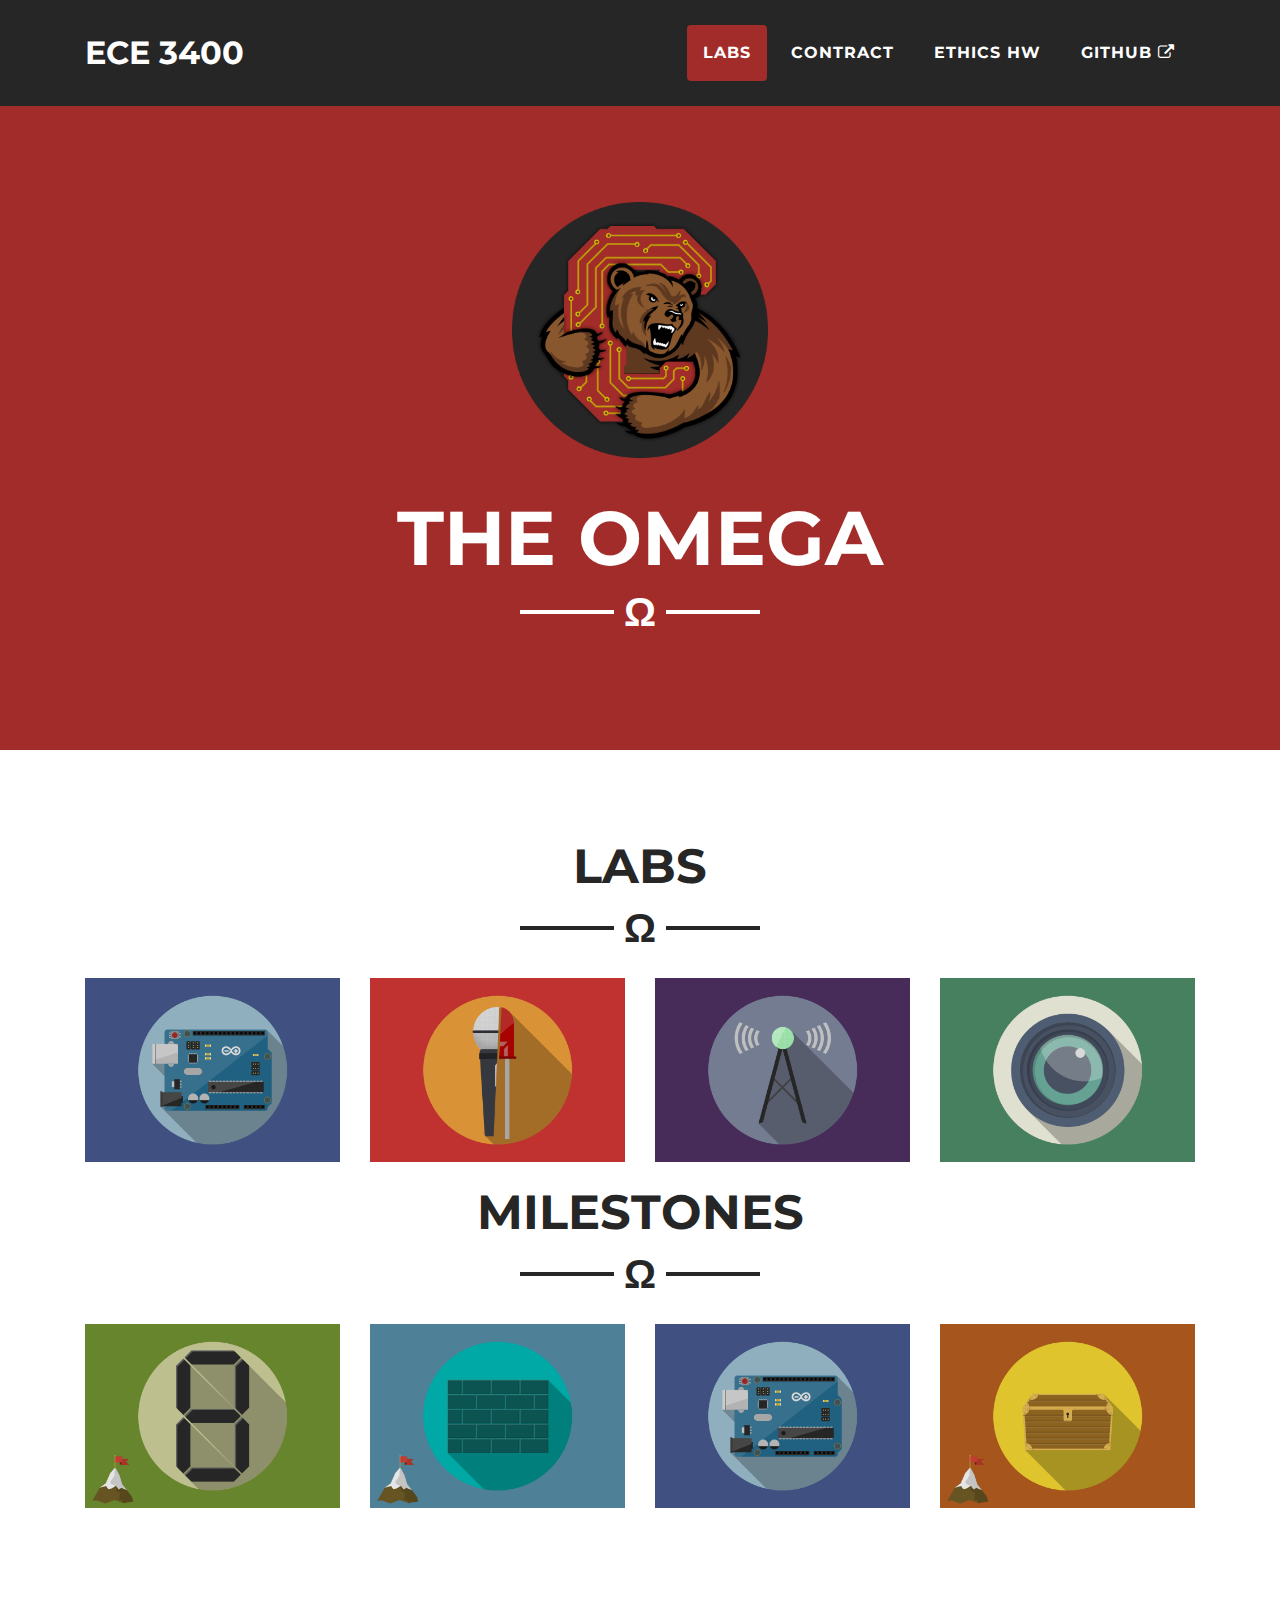
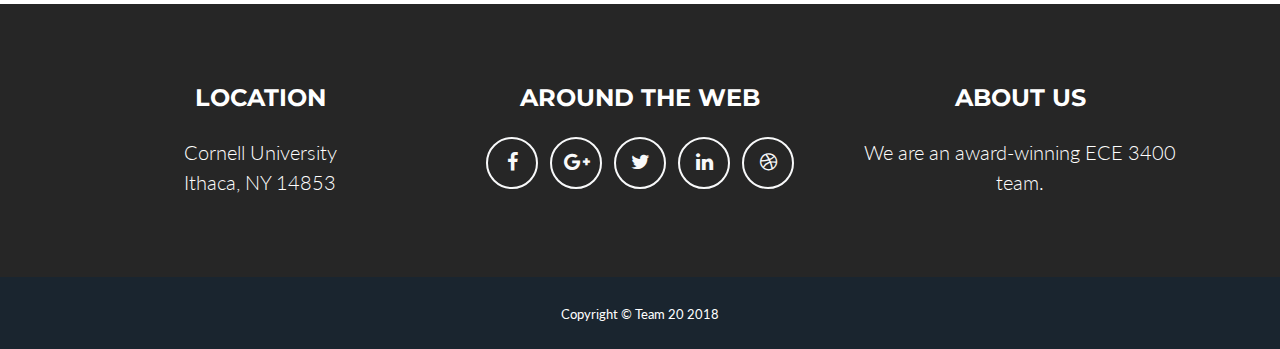
==== index.html @ 4d6ea826 "Added ethics hw" ====
<!DOCTYPE html>
<html lang="en">

<head>
    <meta charset="utf-8">
    <meta name="viewport" content="width=device-width, initial-scale=1, shrink-to-fit=no">
    <meta name="description" content="">
    <meta name="author" content="">
    <title>ECE 3400 Team 20 - Home</title>
    <!-- Bootstrap core CSS -->
    <link href="vendor/bootstrap/css/bootstrap.min.css" rel="stylesheet">

    <!-- Custom fonts for this template -->
    <link href="vendor/font-awesome/css/font-awesome.min.css" rel="stylesheet" type="text/css">
    <link href="https://fonts.googleapis.com/css?family=Montserrat:400,700" rel="stylesheet" type="text/css">
    <link href="https://fonts.googleapis.com/css?family=Lato:400,700,400italic,700italic" rel="stylesheet" type="text/css">
    <!-- Plugin CSS -->
    <link href="vendor/magnific-popup/magnific-popup.css" rel="stylesheet" type="text/css">
    <!-- Custom styles for this template -->
    <link href="css/freelancer.css" rel="stylesheet">
    <link rel="stylesheet" href="css/styles/default.css">
    <script src="js/highlight.pack.js"></script>
    <script>hljs.initHighlightingOnLoad();</script>
</head>

<body id="page-top">
    <!-- Navigation -->
    <style>
        img {
            max-width: 100%;
            text-align: center;
        }
        .mfp-content {
            max-width: 1200px;
        }
    </style>
    <nav class="navbar navbar-expand-lg bg-secondary fixed-top text-uppercase" id="mainNav">
        <div class="container">
            <a class="navbar-brand js-scroll-trigger" href="#page-top">ECE 3400</a>
            <button class="navbar-toggler navbar-toggler-right text-uppercase bg-primary text-white rounded" type="button"
                data-toggle="collapse" data-target="#navbarResponsive" aria-controls="navbarResponsive" aria-expanded="false"
                aria-label="Toggle navigation">
                Menu
                <i class="fa fa-bars"></i>
            </button>
            <div class="collapse navbar-collapse" id="navbarResponsive">
                <ul class="navbar-nav ml-auto">
                    <li class="nav-item mx-0 mx-lg-1">
                        <a class="nav-link py-3 px-0 px-lg-3 rounded active" href="index.html">Labs</a>
                    </li>
                    <li class="nav-item mx-0 mx-lg-1">
                        <a class="nav-link py-3 px-0 px-lg-3 rounded" href="teamcontract.html">Contract</a>
                    </li>
                    <li class="nav-item mx-0 mx-lg-1">
                        <a class="nav-link py-3 px-0 px-lg-3 rounded" href="ethics.html">Ethics HW</a>
                    </li>
                    <li class="nav-item mx-0 mx-lg-1">
                        <a class="nav-link py-3 px-0 px-lg-3 rounded" href="https://github.com/Blue9/ece3400-team20">GitHub
                            <i class="fa fa-external-link"></i></a>
                    </li>
                </ul>
            </div>
        </div>
    </nav>
    <!-- Header -->
    <header class="masthead bg-primary text-white text-center">
        <div class="container">
            <img class="img-fluid mb-5 d-block mx-auto" src="img/Circuit_Bear.png" alt="" style="width: 256px; height: 256px;">
            <h1 class="text-uppercase mb-0">The Omega</h1>
            <hr class="star-light">
        </div>

    </header>
    <!-- Portfolio Grid Section -->
    <section class="portfolio" id="portfolio">
        <div class="container">
            <h2 class="text-center text-uppercase text-secondary mb-0">Labs</h2>
            <hr class="star-dark mb-5">
            <div class="row">
                <div class="col-md-6 col-lg-3">
                    <a class="portfolio-item d-block mx-auto" href="#portfolio-modal-1">
                        <div class="portfolio-item-caption d-flex position-absolute h-100 w-100">
                            <div class="portfolio-item-caption-content my-auto w-100 text-center text-white">
                                <h3>Lab 1</h3>
                            </div>
                        </div>
                        <img class="img-fluid" src="img/portfolio/arduino.png" alt="">
                    </a>
                </div>
                <div class="col-md-6 col-lg-3">
                    <a class="portfolio-item d-block mx-auto" href="#portfolio-modal-2">
                        <div class="portfolio-item-caption d-flex position-absolute h-100 w-100">
                            <div class="portfolio-item-caption-content my-auto w-100 text-center text-white">
                                <h3>Lab 2</h3>
                            </div>
                        </div>
                        <img class="img-fluid" src="img/portfolio/Mic_LED.png" alt="">
                    </a>
                </div>
                <div class="col-md-6 col-lg-3">
                    <a class="portfolio-item d-block mx-auto" href="#portfolio-modal-3">
                        <div class="portfolio-item-caption d-flex position-absolute h-100 w-100">
                            <div class="portfolio-item-caption-content my-auto w-100 text-center text-white">
                                <h3>Lab 3</h3>
                            </div>
                        </div>
                        <img class="img-fluid" src="img/portfolio/transmitter.png" alt="">
                    </a>
                </div>
                <div class="col-md-6 col-lg-3">
                    <a class="portfolio-item d-block mx-auto" href="#portfolio-modal-4">
                        <div class="portfolio-item-caption d-flex position-absolute h-100 w-100">
                            <div class="portfolio-item-caption-content my-auto w-100 text-center text-white">
                                <h3>Lab 4</h3>
                            </div>
                        </div>
                        <img class="img-fluid" src="img/portfolio/Lens.png" alt="">
                    </a>
                </div>
            </div>
            <h2 class="text-center text-uppercase text-secondary mb-0">Milestones</h2>
            <hr class="star-dark mb-5">
            <div class="row">
                <div class="col-md-6 col-lg-3">
                    <a class="portfolio-item d-block mx-auto " href="#portfolio-modal-5">
                        <div class="portfolio-item-caption d-flex position-absolute h-100 w-100">
                            <div class="portfolio-item-caption-content my-auto w-100 text-center text-white">
                                <h3> Milestone 1</h3>
                            </div>
                        </div>
                        <img class="img-fluid" src="img/portfolio/Seven_segment_milestone.png" alt="">
                    </a>
                </div>
                <div class="col-md-6 col-lg-3">
                    <a class="portfolio-item d-block mx-auto " href="#portfolio-modal-6">
                        <div class="portfolio-item-caption d-flex position-absolute h-100 w-100">
                            <div class="portfolio-item-caption-content my-auto w-100 text-center text-white">
                                <h3>Milestone 2</h3>
                            </div>
                        </div>
                        <img class="img-fluid" src="img/portfolio/maze_milestone.png" alt="">
                    </a>
                </div>
                <div class="col-md-6 col-lg-3">
                    <a class="portfolio-item d-block mx-auto" href="#portfolio-modal-7">
                        <div class="portfolio-item-caption d-flex position-absolute h-100 w-100">
                            <div class="portfolio-item-caption-content my-auto w-100 text-center text-white">
                                <h3>Milestone 3</h3>
                            </div>
                        </div>
                        <img class="img-fluid" src="img/portfolio/arduino.png" alt="">
                    </a>
                </div>
                <div class="col-md-6 col-lg-3">
                    <a class="portfolio-item d-block mx-auto" href="#portfolio-modal-8">
                        <div class="portfolio-item-caption d-flex position-absolute h-100 w-100">
                            <div class="portfolio-item-caption-content my-auto w-100 text-center text-white">
                                <h3>Milestone 4</h3>
                            </div>
                        </div>
                        <img class="img-fluid" src="img/portfolio/treasure_milestone.png" alt="">
                    </a>
                </div>
            </div>
        </div>
    </section>
    <!-- About Section
            <section class="bg-primary text-white mb-0" id="about">
            <div class="container">
            <h2 class="text-center text-uppercase text-white">About</h2>
            <hr class="star-light mb-5">
            <div class="row">
            <div class="col-lg-4 ml-auto">
            <p class="lead">Freelancer is a free bootstrap theme created by Start Bootstrap. The download includes the complete source files including HTML, CSS, and JavaScript as well as optional LESS stylesheets for easy customization.</p>
            </div>
            <div class="col-lg-4 mr-auto">
            <p class="lead">Whether you're a student looking to showcase your work, a professional looking to attract clients, or a graphic artist looking to share your projects, this template is the perfect starting point!</p>
            </div>
            </div>
            <div class="text-center mt-4">
            <a class="btn btn-xl btn-outline-light" href="#">
            <i class="fa fa-download mr-2"></i>
            Download Now!
            </a>
            </div>
            </div>
            </section> -->
    <!-- Footer -->
    <footer class="footer text-center">
        <div class="container">
            <div class="row">
                <div class="col-md-4 mb-5 mb-lg-0">
                    <h4 class="text-uppercase mb-4">Location</h4>
                    <p class="lead mb-0">Cornell University
                        <br>Ithaca, NY 14853
                    </p>
                </div>
                <div class="col-md-4 mb-5 mb-lg-0">
                    <h4 class="text-uppercase mb-4">Around the Web</h4>
                    <ul class="list-inline mb-0">
                        <li class="list-inline-item">
                            <a class="btn btn-outline-light btn-social text-center rounded-circle" href="#">
                                <i class="fa fa-fw fa-facebook"></i>
                            </a>
                        </li>
                        <li class="list-inline-item">
                            <a class="btn btn-outline-light btn-social text-center rounded-circle" href="#">
                                <i class="fa fa-fw fa-google-plus"></i>
                            </a>
                        </li>
                        <li class="list-inline-item">
                            <a class="btn btn-outline-light btn-social text-center rounded-circle" href="#">
                                <i class="fa fa-fw fa-twitter"></i>
                            </a>
                        </li>
                        <li class="list-inline-item">
                            <a class="btn btn-outline-light btn-social text-center rounded-circle" href="#">
                                <i class="fa fa-fw fa-linkedin"></i>
                            </a>
                        </li>
                        <li class="list-inline-item">
                            <a class="btn btn-outline-light btn-social text-center rounded-circle" href="#">
                                <i class="fa fa-fw fa-dribbble"></i>
                            </a>
                        </li>
                    </ul>
                </div>
                <div class="col-md-4">
                    <h4 class="text-uppercase mb-4">About Us</h4>
                    <p class="lead mb-0">We are an award-winning ECE 3400 team.</p>
                </div>
            </div>
        </div>
    </footer>
    <div class="copyright py-4 text-center text-white">
        <div class="container">
            <small>Copyright &copy; Team 20 2018</small>
        </div>
    </div>
    <!-- Scroll to Top Button (Only visible on small and extra-small screen sizes) -->
    <div class="scroll-to-top d-lg-none position-fixed ">
        <a class="js-scroll-trigger d-block text-center text-white rounded" href="#page-top">
            <i class="fa fa-chevron-up"></i>
        </a>
    </div>
    <!-- Portfolio Modals -->
    <!-- Portfolio Modal 1 -->
    <div class="portfolio-modal mfp-hide" id="portfolio-modal-1">
        <div class="portfolio-modal-dialog bg-white">
            <a class="close-button d-none d-md-block portfolio-modal-dismiss" href="#">
                <i class="fa fa-3x fa-times"></i>
            </a>
            <div class="container text-center">
                <div class="row">
                    <div class="col-lg-10 mx-auto">
                        <h2 class="text-secondary text-uppercase mb-0">Lab 1</h2>
                        <hr class="star-dark mb-5">
                        <div class="text-left">
                            <p><em>Objective</em>: The objective of this lab was to gain familiarity with the Arduino
                                UNO microcontroller and its IDE.</p>
                            <h3>Lab Procedure</h3>
                            <h4 class="heading">Communicating with the Arduino and the IDE</h4>
                            <p>We first opened the Arduino IDE and clicked under Files/Examples/01.Basic/Blink. In
                                order to make sure the Arduino UNO was properly connected to the IDE, we clicked under
                                Tools/Board/ and selected Arduino/Genuino UNO. We also verified that the IDE is
                                connected to the right port by looking under Tools/Port. It should be as in the
                                following images:</p>
                            <p class="text-center" style="max-width:100%; max-height: 400px;" src="https://raw.githubusercontent.com/Blue9/ece3400-team20/gh-pages/Labs/Blink.png?token=ALqGCLBrFr-mOmTYEvBasTaXfWTdYf-xks5blqK1wA%3D%3D"
                                    alt="ArduinoBlinkSketch"></p>
                            <p class="text-center"><img style="max-width:100%; max-height: 400px;" src="https://raw.githubusercontent.com/Blue9/ece3400-team20/gh-pages/Labs/Tools.png?token=ALqGCBe1R2TgNZlNnu1_rmeRQ2tHJ5pvks5blqNVwA%3D%3D"
                                    alt="ArduinoToolsImage"></p>
                            <p>We clicked the check mark to compile the sketch and uploaded it to the Arduino UNO. We
                                obtained the following result:</p>
                            <p class="text-center"><iframe width="560" height="315" src="https://www.youtube.com/embed/GjLLtRx1XvA"
                                frameborder="0" allow="autoplay; encrypted-media" allowfullscreen></iframe></p>
                            <h4 class="heading">Modifying the Blink Sketch</h4>
                            <p>We modified the Blink sketch to communicate with an external LED powered by Pin 0 in
                                series with a 300 Ohm resistor on the breadboard. We also made sure to connect the
                                ground of the Arduino the ground of the LED. The wiring and operation is shown in the
                                following video and the modification to the code is as follows:</p>
                            <ul>
                                <li>Added <code>#define LED_PIN 0</code> at the top of the sketch</li>
                                <li>Replaced <code>LED_BUILTIN</code> with <code>LED_PIN</code></li>
                            </ul>
                            <p class="text-center"><iframe width="560" height="315" src="https://www.youtube.com/embed/NNcXywDYe_s"
                                frameborder="0" allow="autoplay; encrypted-media" allowfullscreen></iframe></p>
                            <h4 class="heading">The Serial Monitor and the Analog Pins</h4>
                            <p>The first goal was to be able to see the output of the potentiometer on the Serial
                                monitor on the Arduino UNO. The potentiometer has three pins and so we connected one
                                end to ground, one end to the 5 Volt output on the Arduino Uno for power, and the
                                middle pin to an Analog Pin on the Arduino for reading. We used A0.</p>
                            <p>For the code, we set up the serial monitor and then used AnalogRead in order to read the
                                input. The code is as follows:</p>
                            <pre><code class="arduino">
<!--                         -->void setup() {
<!--                         -->    Serial.begin(9600); // setting up the Serial monitor
<!--                         -->}

<!--                         -->void loop() {
<!--                         -->    int a = analogRead(A0); // Read the Input
<!--                         -->    Serial.println(a); // Print the output to the serial monitor and create a new line
<!--                         -->}
                            </code></pre>
                            <p>Our result for this part is as follows:</p>
                            <p class="text-center"><iframe width="560" height="315" src="https://www.youtube.com/embed/0JiTJ-EnS_w"
                                frameborder="0" allow="autoplay; encrypted-media" allowfullscreen></iframe></p>
                            <h4 class="heading">Analog Output</h4>
                            <p>The next goal was to be able to take the potentiometer value and map it to a PWM output
                                that goes to the LED. For reference on PWM, we found the following article helpful: <a
                                    href="https://en.wikipedia.org/wiki/Pulse-width_modulation">https://en.wikipedia.org/wiki/Pulse-width_modulation</a>.</p>
                            <p>We used the wiring from the previous part for the potentiometer and connected an LED in
                                series with a 300 Ohm resistor to digital pin 5 (PWM pin) all with common grounds.
                                <br> Our code for this was as follows:
                            </p>
                            <pre><code>
<!--                         -->#define POT_PIN A0
<!--                         -->#define LED_PIN 5

<!--                         -->// the setup function runs once when you press reset or power the board
<!--                         -->void setup() {
<!--                         -->    Serial.begin(9600);           // initialize the serial monitor
<!--                         -->    pinMode(LED_PIN, OUTPUT);     // setup the LED_PIN as output
<!--                         -->}

<!--                         -->// the loop function runs over and over again forever
<!--                         -->void loop() {
<!--                         -->    int a = analogRead(POT_PIN);  // read from the analog pin
<!--                         -->    analogWrite(LED_PIN, a/4);    // write to the PWM pin - scaling 1024 -&gt; 256
<!--                         -->}
                            </code></pre>
                            <p><em>Note:</em> <code>analogRead()</code> produces values from <code>0</code> to <code>1023</code>,
                                but <code>analogWrite()</code> only accepts values from <code>0</code> to <code>255</code>
                                so the input was scaled down by a factor of four.</p>
                            <p>What we observed was as follows:</p>
                            <p class="text-center"><iframe width="560" height="315" src="https://www.youtube.com/embed/IoDwbJaUMtU"
                                frameborder="0" allow="autoplay; encrypted-media" allowfullscreen></iframe></p>
                            <h4 class="heading">Parallax Servos</h4>
                            <p>Instead of the output being written to an LED, we now wrote the output to a Parallax
                                Servos. The involved connecting the red wire to the 5 Volt Arduino output, the black
                                wire to ground, and the white wire to a PWM pin (Pin 5). The code for it is similar;
                                however involved now using the Servos.h library. And so we included this library at the
                                top of the sketch and read its documentation for setting up the Servo from the
                                following link: <a href="https://www.arduino.cc/en/Reference/Servo">https://www.arduino.cc/en/Reference/Servo</a>.</p>
                            <p>We used the following setup and code:</p>
                            <pre><code>
<!--                         -->#include &lt;Servo.h&gt;  // include the Servo library
<!--                         -->#define POT_PIN A0
<!--                         -->Servo myServo;  // create servo object to control a servo
<!--                         -->
<!--                         -->void setup() {
<!--                         -->    myServo.attach(9);            // attaches the servo on pin 9 to the servo object
<!--                         -->    Serial.begin(9600);           // initialize the serial monitor
<!--                         -->}
<!--                         -->
<!--                         -->void loop() {
<!--                         -->    int a = analogRead(POT_PIN);  // read from the analog pin
<!--                         -->    a = map(a, 0, 1023, 0, 180);  // scale 1024 to 180
<!--                         -->    myServo.write(a);             // sets the servo speed
<!--                         -->}
                            </code></pre>
                            <p>What we observed is as follows:</p>
                            <p class="text-center"><iframe width="560" height="315" src="https://www.youtube.com/embed/YBj1wgy29BY"
                                frameborder="0" allow="autoplay; encrypted-media" allowfullscreen></iframe></p>
                            <h4 class="heading">Assembling the Robot</h4>
                            <p>We assembled the robot and wrote code involving writing to the Servos in order to make
                                an S shape. The following video
                                <br> demonstrates our fully autonomous moving robot:
                            </p>
                            <p class="text-center"><iframe width="560" height="315" src="https://www.youtube.com/embed/D5O05hFTHSU"
                                frameborder="0" allow="autoplay; encrypted-media" allowfullscreen></iframe></p>
                        </div>
                        <a class="btn btn-primary btn-lg rounded-pill portfolio-modal-dismiss mt-4" href="#">
                            <i class="fa fa-close"></i> Close Project</a>
                    </div>
                </div>
            </div>
        </div>
    </div>
    <!-- Portfolio Modal 2 -->
    <div class="portfolio-modal mfp-hide" id="portfolio-modal-2">
        <div class="portfolio-modal-dialog bg-white">
            <a class="close-button d-none d-md-block portfolio-modal-dismiss" href="#">
                <i class="fa fa-3x fa-times"></i>
            </a>
            <div class="container text-center">
                <div class="row">
                    <div class="col-lg-10 mx-auto">
                        <h2 class="text-secondary text-uppercase mb-0">Lab 2</h2>
                        <hr class="star-dark mb-5">
                        <div class="text-left">
                            <p><em>Objective</em>: The goal of this lab was to design and implement analog and digital
                                circuitry to detect both optical and audio signals.</p>
                            <h2><a id="Lab_Procedure_4"></a>Lab Procedure</h2>
                            <h3><a id="Setup_6"></a>Setup</h3>
                            <p>The team was split into two groups, one to detect a 660 Hz audio tone that will signify
                                the
                                start of the competition, and one to detect a 6080 Hz infrared signal. Both groups
                                utilized
                                Open Music Labs Arduino FFT library to perform the required signal analysis. More
                                information on Open Music Labs can be found on their website <a href="http://wiki.openmusiclabs.com/wiki/ArduinoFFT">here</a>.</p>
                            <h3><a id="Audio_10"></a>Audio</h3>
                            <p>We started out by designing the amplification and filtering circuit.<br>
                                The fourier transform maps signals in the time domain into its constituent frequencies
                                in
                                the frequency domain. In a signal’s frequency representation, we can analyze the
                                magnitude
                                of various frequencies to see which frequencies are more present than others. Note that
                                the
                                fourier transform can be applied to both continuous and discrete signals. A fourier
                                transform applied to a discrete function is called the discrete fourier transform
                                (DFT). In
                                computer science, one algorithm to calculate the discrete fourier transform in an
                                optimized
                                way is the Fast Fourier Transform (FFT). The FFT samples a signal at varying time steps
                                and
                                then calculates its frequency components. In this lab we used the FFT to detect when a
                                660Hz tone is played.</p>
                            <p>The following formula can be used to calculate the DFT of a signal:</p>
                            <p class="text-center"><img style="max-width:100%; max-height: 400px;" src="https://raw.githubusercontent.com/Blue9/ece3400-team20/gh-pages/img/portfolio/DFT.png"
                                    alt="logo"></p>
                            <p>where x_k is a N-point sequence of complex points and X_k is the DFT vector.</p>
                            <p>We first brainstormed various amplifiers that would achieve a high enough gain to
                                amplify
                                the 660Hz signal. We decided to use an inverting Op Amp cascaded with a low pass
                                filter.</p>
                            <p>In the above schematic, the microphone input signal passes through DC signal blocking
                                capacitor C1, which is then fed into the inverting input of the op amp. The
                                non-inverting
                                input of the op amp is held at a DC bias of Vdd/2 for maximum output voltage swing. The
                                output signal from the op amp is then passed through a low pass filter with pole at
                                600kHz.
                                We did account for the fact that the LPF acts as a load of the Op Amp when we
                                experimented
                                with capacitor and resistor values. A rough calculation shows that the interstage
                                voltage
                                divider is not too significant. The final values we used amplified the signal producing
                                a
                                gain of around 100x and a low pass filter with cutoff frequency 4kHz. The below image
                                shows
                                an oscilloscope reading when a 660Hz tone is played around 10 cm away from the
                                microphone.</p>
                            <p class="text-center"><img style="max-width:100%; max-height: 400px;" src="https://raw.githubusercontent.com/Blue9/ece3400-team20/gh-pages/img/portfolio/Optical_Amplifier.jpg"
                                    alt="Oscilloscope reading"></p>
                            <p>The below image shows a frequency sweep of the operational amplifier. The cutoff
                                frequency
                                is around 4kHz as mentioned above. Note that this does not affect the gain of the 660Hz
                                signal.</p>
                            <p class="text-center"><img style="max-width:100%; max-height: 400px;" src="https://github.com/Blue9/ece3400-team20/blob/gh-pages/img/FilterFrequencySweep.png?raw=true"
                                    alt="Frequency sweep"></p>
                            <p>On the software side, we initially captured the FFT output from the analog circuit using
                                the
                                example code provided by the FFT library from the Open Music Lab: fft_adc_serial.ino.
                                This
                                script captures analog data on Arduino pin A0 using the embedded ADC at a sampling rate
                                of
                                approximately 38kHz. There are 256 samples (bins) per FFT taken, giving a resolution of
                                38,000/256 ≈ 150Hz. This indicates that we should see the 660Hz tone in bin
                                ceiling(660/150) = 5, which is what we observed. We wrote the following MATLAB script
                                to
                                capture the data output on to the serial port:</p>
                            <pre><code>
<!--                         -->% Ensure that COM port is open
<!--                         -->if ~isempty(instrfind)
<!--                         -->    fclose(instrfind);
<!--                         -->    delete(instrfind);
<!--                         -->end
<!--                         -->
<!--                         -->% Clear old data
<!--                         -->clear all
<!--                         -->close all
<!--                         -->
<!--                         -->% Open serial port on COM3
<!--                         -->myserialport = serial('COM3', 'BaudRate', 115200);
<!--                         -->fopen(myserialport);
<!--                         -->
<!--                         -->% Get data for approximately 4 FFTs to ensure that we get a complete one
<!--                         -->n = 1;
<!--                         -->while n &lt;= 512
<!--                         -->    % 'start' signal will generate matching failure warning
<!--                         -->    % Safe to ignore
<!--                         -->    temp = fscanf(myserialport,'%i');
<!--                         -->    if (isscalar(temp) &amp;&amp; isnumeric(temp))
<!--                         -->            y(n) = temp;
<!--                         -->            n = n+1;
<!--                         -->    end
<!--                         -->end
                            </code></pre>
                            <p>Using this code, we recorded the following data:</p>
                            <p>We observed that the 660Hz tone appeared as a strong peak in bin 5 as expected. In
                                addition,
                                tones at 1320Hz and 1960Hz appear in bins 10 and 15 respectively, demonstrating the
                                linearity of the FFT.<br>
                                Since the peak for 660Hz appears in such a low-numbered bin, we discovered that we
                                could
                                use a significantly slower sampling rate to conserve CPU time. The built-in Arduino
                                function AnalogRead is capable of this. It samples at approximately 8930Hz. This gives
                                us a
                                resolution of 8930/256 ≈ 35Hz. Using this method, we expect to see the 660Hz tone in
                                bin
                                ceiling(660/35) = 19. We modified the code as follows:</p>
                            <pre><code>
<!--                         -->#define LOG_OUT 1 // use the log output function
<!--                         -->#define FFT_N 256 // set to 256 point fft
<!--                         -->
<!--                         -->#include &lt;FFT.h&gt; // include the library
<!--                         -->
<!--                         -->void setup() {
<!--                         -->  Serial.begin(115200);
<!--                         -->}
<!--                         -->
<!--                         -->void loop() {
<!--                         -->  while(1) {
<!--                         -->    cli();
<!--                         -->    for (int i = 0; i &lt; 512 ; i +=2) {
<!--                         -->    fft_input[i] = analogRead(A0);
<!--                         -->    fft_input[i+1] = 0;
<!--                         -->    }
<!--                         -->    fft_window(); // window the data for better frequency response
<!--                         -->    fft_reorder(); // reorder the data before doing the fft
<!--                         -->    fft_run(); // process the data in the fft
<!--                         -->    fft_mag_log(); // take the output of the fft
<!--                         -->    sei();
<!--                         -->    for (byte i = 0 ; i &lt; FFT_N/2 ; i++) {
<!--                         -->        Serial.println(fft_log_out[i]); // send out the data
<!--                         -->    }
<!--                         -->  }
<!--                         -->}
                            </code></pre>
                            <p>Using the same MATLAB script, we captured the following data:</p>
                            <p>We noticed that the actual bin numbers corresponding to the peaks for the 660Hz, 1320Hz,
                                and
                                1960Hz test tones were 20, 39, and 57 respectively. Although these bins are not exactly
                                what we expected, they are within a margin of error of a bin, which we found acceptable
                                for
                                an Arduino.</p>
                            <p>In our next step of testing, we applied the 660 Hz signal with background noise. To see
                                if
                                we could discern the signal from the noise, we looked at the FFT and checked if the bin
                                with the 660Hz signal is within a certain intensity of the other signal. Please see the
                                below video for a demonstration:</p>
                            <p>
                                <p class="text-center"><iframe width="560" height="315" src="https://www.youtube.com/embed/u_h56zHHiHA"
                                    frameborder="0" allow="autoplay; encrypted-media" allowfullscreen></iframe></p>
                            </p>
                            <h3><a id="Optical_114"></a>Optical</h3>
                            <p>We first set up the photo-transistor circuit as depicted in the lab handout:</p>
                            <p class="text-center"><img style="max-width:100%; max-height: 400px;" src="https://github.com/Blue9/ece3400-team20/blob/gh-pages/img/portfolio/phototransistor.png?raw=true"
                                    alt="Photo-transistor circuit"></p>
                            <p>We connected it to a 5V Power Source and then connected the IR Hat to 9 Volts. To
                                increase
                                the IR sensor’s range of detection, we added a simple inverting op-amp circuit with a
                                gain
                                of about -100 utilizing resistor values of 100,000 and 1,000 Ohms respectively. See the
                                following article for the circuit design we referenced and built: <a href="https://en.wikipedia.org/wiki/Operational_amplifier_applications#Inverting_amplifier">Inverting
                                    Amplifier</a>. This circuit is shown below but we later found that its benefits
                                were
                                minimal for our practical purposes. And so we decided not to use it in our final
                                design.</p>
                            <p class="text-center"><img style="max-width:100%; max-height: 400px;" src="https://github.com/Blue9/ece3400-team20/blob/gh-pages/img/OpAmpCircuitOptical.png?raw=true"
                                    alt="Op-amp circuit"></p>
                            <p>The next thing that we tested was utilizing the FFT library in order to detect a 6080 Hz
                                signal once the Arduino received the signal. We opened the example sketch:
                                “fft_adc_serial”
                                from the Open Music Labs Library and determined whether it was detecting frequencies
                                from
                                the IR Hat. What we noticed is that that the Arduino was printing values between 0 to
                                256
                                onto the Serial Monitor to denote the value of each of the 256 buckets for the Fourier
                                Transform it was computing.</p>
                            <p>Once we made that observation, we changed the sampling rate, according to the
                                calculations
                                done by the Team Alpha report, by setting the ADCSRA register to 0xe4 from the standard
                                fft_adc_serial script. This makes the ADC sample rate to be about 76,800 Hz. This was
                                done
                                since we needed to sample above 36,000 Hz to detect decoys at 18,000 Hz according to
                                the
                                Nyquist condition and this was smallest sample rate above that constraint. We often
                                printed
                                these Fourier transforms to the Serial monitor to see if we were detecting the correct
                                bin/frequency.</p>
                            <p>We then developed a function denoted as <code>isSignalThere</code> to calculate whether
                                the
                                FFT contained a peak at the frequency we desired. This function takes in the target
                                frequency, the sampling rate, and the FFT array as parameters. The width of each bin is
                                the
                                sampling frequency divided by 256, and the function calculates which bin the target
                                frequency is and then checks whether this bin or its adjacent bins contain a value
                                above a
                                threshold, which was determined through empirical tests to be 60.</p>
                            <pre><code>
<!--                         -->boolean isSignalThere(uint8_t fft[], int targetFrequency, long samplingRate) {
<!--                         -->    long bucketLength = samplingRate / 256;
<!--                         -->    uint8_t maxValue = 0;
<!--                         -->
<!--                         -->    uint8_t threshold = 60; 
<!--                         -->    int targetBucket = targetFrequency / bucketLength;
<!--                         -->    byte width = 2;
<!--                         -->    for (byte i = 0; i &lt; width; i++) {
<!--                         -->    if (fft[targetBucket + i] &gt;= threshold || fft[targetBucket - i] &gt;= threshold) {
<!--                         -->        return true;
<!--                         -->    }
<!--                         -->    }
<!--                         -->    return false;
<!--                         -->}
                            </code></pre>
                            <p>Utilizing this function along with the <code>fft_adc_serial</code> example sketch by
                                calling
                                it with the parameters targetFrequency = 6080 and sampling rate = 76,800, we were able
                                to
                                print to the serial monitor whether we were detecting a signal at 6080 Hz. The
                                following
                                video shows how we were able to detect cycling the IR Hat on and off using the Serial
                                plotter from a foot away:</p>
                            <p>
                                <p class="text-center"><iframe width="560" height="315" src="https://www.youtube.com/embed/_tRcdDt8q-A"
                                    frameborder="0" allow="autoplay; encrypted-media" allowfullscreen></iframe></p>
                            </p>
                            <p>We then tested the detection with an IR Decoy that was initially set to 12,000 Hz, later
                                set
                                to 18,000 Hz, and natural/flourescent light to make sure only the 6080 Hz tone was
                                detected.</p>
                            <p>The following video shows how we were able to detect the 6080 Hz signal, but not the
                                decoy
                                when it was placed in the way:</p>
                            <p>
                                <p class="text-center"><iframe width="560" height="315" src="https://www.youtube.com/embed/_UgpGABSOR8?start=17"
                                    frameborder="0" allow="autoplay; encrypted-media" allowfullscreen></iframe></p>
                            </p>
                            <p>Finally, the IR Hat and decoy were displaced slightly so the IR sensor sensed both
                                signals,
                                but only detected the 6080Hz tone. The FFT of the two signals is below:</p>
                            <p class="text-center"><img style="max-width:100%; max-height: 400px;" src="https://github.com/Blue9/ece3400-team20/blob/gh-pages/img/portfolio/fftpicopticalteam%20(1).jpg?raw=true"
                                    alt="FFT"></p>
                            <h3><a id="Combined_System_162"></a>Combined System</h3>
                            <p>Once each system had been implemented and tested they were combined into a single
                                Arduino
                                sketch, with the optical signal reading from A0, and the acoustic signal being read
                                from
                                A5. The loop for individual system was put into a function, and were then called from a
                                top
                                level loop, as seen below:</p>
                            <pre><code>
<!--                         -->void loop() {
<!--                         -->  while(1) { // reduces jitter
<!--                         -->    bool audio    = audioFFT();
<!--                         -->    bool optical  = opticalFFT();
<!--                         -->    
<!--                         -->    Serial.print(&quot;Optical: &quot;);
<!--                         -->    Serial.print(optical);
<!--                         -->    Serial.print(&quot;\tAudio: &quot;);
<!--                         -->    Serial.println(audio);
<!--                         -->
<!--                         -->  }
<!--                         -->}
                            </code></pre>
                            <p>Simply pasting the two sets of code into functions do not work properly, as they use
                                different sample rates and ADC settings. To combat this issue initialization of the ADC
                                was
                                moved form the <code>setup()</code> function to each of the individual FFT functions.
                                After
                                this change was made the entire system worked properly as shown in the video below:</p>
                            <p>
                                <p class="text-center"><iframe width="560" height="315" src="https://www.youtube.com/embed/Ro4x0O4s6_g"
                                    frameborder="0" allow="autoplay; encrypted-media" allowfullscreen></iframe></p>
                            </p>
                        </div>
                        <a class="btn btn-primary btn-lg rounded-pill portfolio-modal-dismiss" href="#">
                            <i class="fa fa-close"></i> Close Project</a>
                    </div>
                </div>
            </div>
        </div>
    </div>
    <!-- Portfolio Modal 3 -->
    <div class="portfolio-modal mfp-hide" id="portfolio-modal-3">
        <div class="portfolio-modal-dialog bg-white">
            <a class="close-button d-none d-md-block portfolio-modal-dismiss" href="#">
                <i class="fa fa-3x fa-times"></i>
            </a>
            <div class="container text-center">
                <div class="row">
                    <div class="col-lg-10 mx-auto">
                        <h2 class="text-secondary text-center text-uppercase mb-0">Lab 3</h2>
                        <hr class="star-dark mb-5">
                        <div class="text-left">

                        <p><em>Objective</em>: The goal of this lab was to integrate all of the components of previous
                            labs and milestones into a single working system, as well as develop new functionality to
                            transmit maze data between the robot and a base station that will interface with a GUI,
                            displaying the maze.</p>
                        <h3><a id="Setup_4"></a>Setup</h3>
                        <p>The team was split up into two groups, one to work on development of the radio communication
                            and corresponding protocols, and the other to integrate the previous components together.</p>
                        <h3><a id="Radio_8"></a>Radio</h3>
                        <h5><a id="Getting_Started_with_the_Radios_10"></a>Getting Started with the Radios</h5>
                        <p>We started out by connecting the radios to the special green board and then to the 3.3 Volt
                            Power Supply.<br>
                            We then downloaded the RF24 Library off of &quot;<a href="https://github.com/maniacbug/RF24">https://github.com/maniacbug/RF24</a>&quot;.
                            Once we downloaded the ZIP file, we included the library by navigating to the Arduino
                            application and then to “Sketch” -&gt; “Include Library” -&gt; “Add .Zip File”.</p>
                        <p>We then downloaded the “Getting Started” sketch off of the ECE 3400 Github at<br>
                            &quot;<a href="https://github.com/CEI-lab/ece3400-2018/blob/master/docs/Solutions/lab4/GettingStarted/GettingStarted.ino">https://github.com/CEI-lab/ece3400-2018/blob/master/docs/Solutions/lab4/GettingStarted/GettingStarted.ino</a>&quot;.
                            What we immediately noticed is that it would not compile as a result of the “printf”
                            statements. Thus, we replaced each of the “printf” statements with “Serial.println” and we
                            were able to get the code to compile and upload.</p>
                        <p>At first, we had difficulties with transmitting and receiving utilizing the “Getting
                            Started” sketch. Utilizing a Voltmeter,<br>
                            we recognized that there was a short within the radio that was causing issues and so we had
                            to borrow another groups’ radio in order to continue.</p>
                        <p>We then set our pipe values by utilizing the given formula: 2(3D + N) + X where D = 3 and N
                            = 20 represented our lab date and group number. This yielded 58 and 59 which in hexadecimal
                            are 3A And 3B. And so we changed the pipe values to 0x000000003ALL<br>
                            and 0x000000003BLL respectively.</p>
                        <p>This allowed us to get the “Getting Started” sketch to work with an accuracy of
                            approximately 8 feet from each other.</p>
                        <h4><a id="Transmitting_Robot_Information_26"></a>Transmitting Robot Information</h4>
                        <p>At this point, we needed to develop a method of transmitting data about our surroundings and
                            a way of encoding our surroundings. We decided on the following 2 byte system:</p>
                        <table class="table table-striped table-bordered">
                            <thead>
                                <tr>
                                    <th style="text-align:center">Bit</th>
                                    <th>Description</th>
                                </tr>
                            </thead>
                            <tbody>
                                <tr>
                                    <td style="text-align:center">15-13</td>
                                    <td>X Coordinate</td>
                                </tr>
                                <tr>
                                    <td style="text-align:center">12-10</td>
                                    <td>Y Coordinate</td>
                                </tr>
                                <tr>
                                    <td style="text-align:center">9</td>
                                    <td>iamhere (robot is here)</td>
                                </tr>
                                <tr>
                                    <td style="text-align:center">8</td>
                                    <td>west (whether there is a west wall)</td>
                                </tr>
                                <tr>
                                    <td style="text-align:center">7</td>
                                    <td>north (whether there is a north wall)</td>
                                </tr>
                                <tr>
                                    <td style="text-align:center">6</td>
                                    <td>east (whether there is a east wall)</td>
                                </tr>
                                <tr>
                                    <td style="text-align:center">5</td>
                                    <td>south (whether there is a south wall)</td>
                                </tr>
                                <tr>
                                    <td style="text-align:center">4</td>
                                    <td>robot (whether there is a robot)</td>
                                </tr>
                                <tr>
                                    <td style="text-align:center">3-1</td>
                                    <td>treasure (which treasure we detected)</td>
                                </tr>
                                <tr>
                                    <td style="text-align:center">0</td>
                                    <td>Unused</td>
                                </tr>
                            </tbody>
                        </table>
                        <p>Thus, we created the global variables x_cord, y_cord, iamhere, west, north, east, south, and
                            robot and depending on whether these values were true or not, we encoded an appropriate 2
                            byte value (short) to send. We created the following method “get_msg” to convert these
                            global variables to the encoded message. We also created an enum for treasures that
                            contained “R_C, R_T, R_S, B_C, B_T, B_S, and NaN” that tsure would take on the values of.
                            The method works as follows:</p>
                        <pre><code>unsigned short get_msg(){
<!--                         -->    unsigned short t;
<!--                         -->    switch (tsure){
<!--                         -->        case R_C : t = 0b110; break;
<!--                         -->        case R_T : t = 0b101; break;
<!--                         -->        case R_S : t = 0b100; break;
<!--                         -->        case B_C : t = 0b011; break;
<!--                         -->        case B_T : t = 0b010; break;
<!--                         -->        case B_S : t = 0b001; break;
<!--                         -->        default : t = 0b000; break;
<!--                         -->    }
<!--                         -->        
<!--                         -->    unsigned short msg = (x_coord &lt;&lt; 13) + (y_coord &lt;&lt; 10) +
<!--                         -->                (iamhere  &lt;&lt; 9) +
<!--                         -->                (west     &lt;&lt; 8) +
<!--                         -->                (north    &lt;&lt; 7) +
<!--                         -->                (east     &lt;&lt; 6) +
<!--                         -->                (south    &lt;&lt; 5) +
<!--                         -->                (robot    &lt;&lt; 4) +
<!--                         -->                (t        &lt;&lt; 1);
<!--                         -->
<!--                         -->    return t;
<!--                         -->}</code></pre>
                        <p>This allowed us to encode messages to write to our radios that would be able to transmit to
                            each other radio.</p>
                        <h4><a id="Receiving_Information_73"></a>Receiving Information:</h4>
                        <p>Once a radio received a packet in the data scheme above, we decoded the information
                            utilizing bit shifting.<br>
                            For example, in order to obtain the x and y coordinates, we used the following masks and
                            bit shifting to decode the values:</p>
                        <pre><code>#define x_mask 0xe000
#define x_shift 13
#define y_mask 0x1c00
#define y_shift 10
#define get_x(a) (a&amp;x_mask) &gt;&gt; x_shift
#define get_y(a) (a&amp;y_mask) &gt;&gt; y_shift
</code></pre>
                        <p>This allowed us to communicate information from one radio to another and decode it
                            appropriately. The following images demonstrates the output when we sent encoded
                            information from one radio to another:</p>

                        <img src="https://github.com/Blue9/ece3400-team20/blob/gh-pages/img/IMG_5380.jpg?raw=true"
                            style="width:500px">
                        <br>
                        <img src="https://github.com/Blue9/ece3400-team20/blob/gh-pages/img/IMG_5381.jpg?raw=true"
                            style="width:500px; margin: 10px auto;">
                        <br>
                        <h4><a id="Updating_GUI_from_the_base_station_92"></a>Updating GUI from the base station</h4>
                        <p>To update the GUI from the base station we first figured out which port the Arduino was
                            connected to as well as the name of the tty shell the serial monitor writes to. We then
                            hardcoded values representing a virtual maze and ran the program. We monitored the GUI to
                            see updates. As expected, the GUI updated to reflect the explored maze.</p>
                        <h4><a id="Interfacing_with_the_GUI_and_Wireless_Communication_97"></a>Interfacing with the GUI
                            and Wireless Communication</h4>
                        <p>Once we were able to send maze information from one Arduino to another, we needed to
                            interface with the GUI. This<br>
                            involved taking the parsed information and turning the information into a formatted string
                            that the GUI would accept to the serial monitor. An example of a string is as follows:
                            “2,3,west=false,north=true,south=false,robot=true.” We were able to generate this string by
                            utilizing tertiary conditionals i.e. if the west bit is 1 then add “true” to the output
                            string and if it is 0 then add “false”.</p>
                        <p>And so once we generated this string from the parsed information, we were able to generate
                            images on the GUI. In order to create a virtual simulation, we created an array of virtual
                            information that the transmitter would iterate through, the receiver would parse and update
                            the GUI with. We manually created this array. The simulation array we used was the
                            following based on the transmission scheme decoded above:</p>
                        <pre><code>{0b0000001110100000, 0b0000011010100000, 0b0000101011000110, 0b0010101001100000, 0b0010011010101010, 0b0010001110000000, 0b0100001100100000, 0b0100011010100000, 0b0100101010100000};
</code></pre>
                        <p>A wireless virtual transmission with an interface with the GUI is presented below. There is
                            slight lagging mostly due to the browser’s refreshing rate.</p>
                        <p>
                            <p class="text-center"><iframe width="560" height="315" src="https://www.youtube.com/embed/IlqivRq3zKw"
                                frameborder="0" allow="autoplay; encrypted-media" allowfullscreen></iframe></p>
                        </p>
                        <h4><a id="Efficient_data_scheme_to_store_all_maze_information_on_an_Arduino_112"></a>Efficient
                            data scheme to store all maze information on an Arduino</h4>
                        <p>We used an 8x8 array to store maze information. Each index corresponds to an intersection.
                            To keep the data at a minimum, we stored a two byte short in each index of the array. Each
                            packet sent wirelessly is decoded and stored in the array.Below is an outline of each bit:</p>
                        <h3><a id="Robot_117"></a>Robot</h3>
                        <h4><a id="Audio_FFT_119"></a>Audio FFT</h4>
                        <p>To begin we incorporated the analog audio circuit from Lab 2 onto the primary breadboard,
                            and connecting it to one of the analog input pins. For more information on how the audio
                            circuit is implemented please see ** Lab 2 **.</p>
                        <p>An additional state in our FSM was created as the initial state which waits, continuously
                            checking the <code>audioFFT()</code>, also described in Lab 2, looking for the 660Hz start
                            signal. Upon detecting the signal, the FSM transitions to moving forward and begins
                            traversing the maze via the right hand rule.</p>
                        <p>Once this state was implemented we noticed that the servos jittered in the initial state
                            when <code>audioFFT()</code> was run. After some testing we discovered this was because the
                            <code>audioFFT()</code> function disables the timers and interrupts used by the <code>Servo</code>
                            class.<br>
                            The following changes resolved this issue:</p>
                        <pre><code>// cli(); // &lt;- commented out
...
// sei(); // &lt;- commented out
</code></pre>
                        <p>After this change was made the latency of the <code>audioFFT()</code> was drastically
                            reduced so we had to increase our threshold for the number of sequential FFTs required to
                            detect the start tone from 5 to 15. This ensure that common speech or music did not set off
                            the robot.<br>
                            Below is a video of the robot starting on a tone:</p>
                        <p>Robot starting on a 660Hz tone</p>
                        <p>
                            <p class="text-center"><iframe width="560" height="315" src="https://www.youtube.com/embed/J3oYayUAUiY"
                                frameborder="0" allow="autoplay; encrypted-media" allowfullscreen></iframe></p>
                        </p>
                        <p>In case the start tone detection fails, we also incorporated a manual override switch that
                            can start the robot during the competition.<br>
                            Below is a video of the robot starting via manual override:</p>
                        <p>Robot starting from manual override switch:</p>
                        <p>
                            <p class="text-center"><iframe width="560" height="315" src="https://www.youtube.com/embed/3r8BT0jyPSM"
                                frameborder="0" allow="autoplay; encrypted-media" allowfullscreen></iframe></p>
                        </p>
                        <h4><a id="Left_Wall_Sensor_147"></a>Left Wall Sensor</h4>
                        <p>Previously, we used two sensors to detect walls: one for detecting walls ahead and one for
                            detecting walls to the right. We left out a left-wall sensor because we did not have enough
                            analog pins, and left wall detection only mattered in the case of a dead-end, in which case
                            our robot would begin to turn, detect the wall on the left (near the end of the turn), and
                            “undo” the turn by reversing out. In this lab, since mapping the walls is needed, we
                            decided to add a left-wall sensor by muxing our wall sensor inputs. After building the
                            necessary circuitry for the mux, we built a few methods for retrieving the various wall
                            sensor values. A code snippet is included below.</p>
                        <pre><code>int sensor_at_wall(int mux_control, int threshold) {
  digitalWrite(MUX_PIN_0, mux_control &amp; 0b01);
  digitalWrite(MUX_PIN_1, (mux_control &amp; 0b10) &gt;&gt; 1);
  return analogRead(WALL_MUX_PIN_IN) &gt; threshold;
}
</code></pre>
                        <p><code>MUX_PIN_0</code> is the LSB of the mux control signal and <code>MUX_PIN_1</code> is
                            the MSB. Since we had already abstracted away the hardware implementation of the wall
                            sensors in methods, we had to make minimal changes to our code to account for this change.</p>
                        <p><em>Note:</em> The mux used was the <a href="http://www.ti.com/lit/ds/symlink/cd74hc4051.pdf">TI
                                CD74HCT4051</a> with the S2 select grounded, making it effectively a 4:1 mux.</p>
                        <h4><a id="Maze_Mapping_162"></a>Maze Mapping</h4>
                        <p>The robot will eventually need to plan its path around the maze using a more substantial
                            algorithm than right-hand wall following. To do this, it will need information about the
                            maze as a whole stored locally on the Arduino. Since there are 64 total intersections, this
                            information must be stored as efficiently as possible.<br>
                            To this end, we designed a new encoding scheme to record information about the walls and
                            treasures located at each intersection. All of this information can be stored in two bytes
                            per intersection as follows:</p>
                        <table class="table table-striped table-bordered">
                            <thead>
                                <tr>
                                    <th style="text-align:center">Bit</th>
                                    <th>Description</th>
                                </tr>
                            </thead>
                            <tbody>
                                <tr>
                                    <td style="text-align:center">15-11</td>
                                    <td>Unused</td>
                                </tr>
                                <tr>
                                    <td style="text-align:center">10-9</td>
                                    <td>Treasure Shape</td>
                                </tr>
                                <tr>
                                    <td style="text-align:center">8</td>
                                    <td>West Valid</td>
                                </tr>
                                <tr>
                                    <td style="text-align:center">7</td>
                                    <td>West</td>
                                </tr>
                                <tr>
                                    <td style="text-align:center">6</td>
                                    <td>North Valid</td>
                                </tr>
                                <tr>
                                    <td style="text-align:center">5</td>
                                    <td>North</td>
                                </tr>
                                <tr>
                                    <td style="text-align:center">4</td>
                                    <td>East Valid</td>
                                </tr>
                                <tr>
                                    <td style="text-align:center">3</td>
                                    <td>East</td>
                                </tr>
                                <tr>
                                    <td style="text-align:center">2</td>
                                    <td>South Valid</td>
                                </tr>
                                <tr>
                                    <td style="text-align:center">1</td>
                                    <td>South</td>
                                </tr>
                                <tr>
                                    <td style="text-align:center">0</td>
                                    <td>Unused</td>
                                </tr>
                            </tbody>
                        </table>
                        <p>The valid bits allow us to record information about walls at intersections that we have not
                            explored yet. For example, assuming 0,0 is the northwest intersection, if we find a
                            northern wall at intersection 2,3, we know that there is a southern wall at 2,2. In this
                            case, we would set the south bit and the south valid bit of the 2,2 intersection, but the
                            other walls would remain invalid. That way, the robot can reason with the maximum amount of
                            data available. We do not believe that the redundancy is a significant problem, as this
                            only adds a few extra bytes of information total. The data structure as a whole only
                            occupies 128 bytes, so it should not significantly affect our memory usage. Updating this
                            data structure only involves a single call to the array_update function per intersection,
                            so it shouldn’t be a significant drain on processing power either.</p>
                        <h4><a id="Testing_With_Other_Robots_183"></a>Testing With Other Robots</h4>
                        <p>From milestone 2, we were able to test our IR hat and optical FFT implementation. In this
                            lab, we mounted the IR hat at a 5.5 inch height and connected a 9 V source to it. To make sure our
                            robot could avoid other robots, we placed another team's robot in the maze and made sure our robot
                            avoided it. Additionally, we made sure to disable front wall detection while conducting this test
                            to make sure the robot was actually detecting the other robot and not just a wall. A video of this
                            is shown below.
                            
                            <p>
                                <p class="text-center"><iframe width="560" height="315" src="https://www.youtube.com/embed/9wIbhgJp84U"
                                    frameborder="0" allow="autoplay; encrypted-media" allowfullscreen></iframe></p>
                            </p>
                            
                            <p>Regarding decoys, we do not actively seek out decoys and ignore them. This is because our
                            optical FFT functions are accurate enough to only return true when an actual robot is
                            detected.
                            </p>
                            
                        <h3><a id="Complete_Integration_186"></a>Complete Integration</h3>
                        <p>After all of the aforementioned changes had be integrated into the design we did a final
                            test of the robot starting on a tone, navigating a maze, storing the maze locally, and
                            transmitting the maze information wirelessly to the base station which interfaced with the
                            GUI. Below is a video of this in action:</p>
                        <p>
                            <p class="text-center"><iframe width="560" height="315" src="https://www.youtube.com/embed/a42s1vxHHX8"
                                frameborder="0" allow="autoplay; encrypted-media" allowfullscreen></iframe></p>
                        </p>

                        </div>
                        <a class="btn btn-primary btn-lg rounded-pill portfolio-modal-dismiss" href="#">
                            <i class="fa fa-close"></i> Close Project</a>
                    </div>
                </div>
            </div>
        </div>
    </div>
    <!-- Portfolio Modal 4 -->
    <div class="portfolio-modal mfp-hide" id="portfolio-modal-4">
        <div class="portfolio-modal-dialog bg-white">
            <a class="close-button d-none d-md-block portfolio-modal-dismiss" href="#">
                <i class="fa fa-3x fa-times"></i>
            </a>
            <div class="container text-center">
                <div class="row">
                    <div class="col-lg-10 mx-auto">
                        <h2 class="text-secondary text-uppercase mb-0">Lab 4</h2>
                        <hr class="star-dark mb-5">
                        <div class="text-left">
                                <h3><a id="FPGA__Shape_Detection_1"></a>FPGA &amp; Shape Detection</h3>
                                <p><em>Objective:</em> The goal of this lab was to develop software and hardware to interface with the OV7670 Camera and the DE0-NANO FPGA. To accomplish this the team split up into two groups, one to focus on the communication between the camera and FPGA with the Arduino, and the other to focus on streaming the video between the camera and FPGA.</p>
                                <h4><a id="Prelab_4"></a>Prelab</h4>
                                <p>Before splitting up into teams, we worked together to finish prelab, finding the key registers on the OV7670 to configure its settings. To know what values to write, we first looked at the user manual for the <a href="http://www.ti.com/lit/ug/tidu737/tidu737.pdf">DE0-NANO FPGA</a>. The buffer needs to hold an entire frame of 8b pixels so at 594kb there can be a total of ~74,250 total pixels per frame. This led us to picking the format of the camera to be QCIF leading to a resolution of 176x144, equaling 25,344 pixels per frame.</p>
                                <p>Once the resolution was known we could continue to find all of registers to initialize the camera. The following table shows the required registers and their corresponding values:</p>
                                <table class="table table-striped table-bordered">
                                <thead>
                                <tr>
                                <th>Description</th>
                                <th style="text-align:center">Register</th>
                                <th style="text-align:center">Value</th>
                                </tr>
                                </thead>
                                <tbody>
                                <tr>
                                <td>Reset Regs</td>
                                <td style="text-align:center">0x12</td>
                                <td style="text-align:center">0x80</td>
                                </tr>
                                <tr>
                                <td>Enable Scaling</td>
                                <td style="text-align:center">0x0C</td>
                                <td style="text-align:center">0x04</td>
                                </tr>
                                <tr>
                                <td>Use External CLK</td>
                                <td style="text-align:center">0x11</td>
                                <td style="text-align:center">0x40</td>
                                </tr>
                                <tr>
                                <td>Set Resolution</td>
                                <td style="text-align:center">0x12</td>
                                <td style="text-align:center">0x14</td>
                                </tr>
                                <tr>
                                <td>Enable Color Bar Test</td>
                                <td style="text-align:center">0x12</td>
                                <td style="text-align:center">0x02</td>
                                </tr>
                                <tr>
                                <td>Vertical Flip</td>
                                <td style="text-align:center">0x1E</td>
                                <td style="text-align:center">0x10</td>
                                </tr>
                                <tr>
                                <td>Mirror Flip</td>
                                <td style="text-align:center">0x1E</td>
                                <td style="text-align:center">0x20</td>
                                </tr>
                                </tbody>
                                </table>
                                <p><em>Note: Some use the same register so the required value cannot simply overwrite the old, but more consideration is required. Implementation is described in the <strong>Team Arduino</strong> section.</em></p>
                                <p>The values for the above table were found in the <a href="https://www.voti.nl/docs/OV7670.pdf">OV7670 Datasheet</a>.</p>
                                <h4><a id="PLL_23"></a>PLL</h4>
                                <p>Before spliting up in teams we generate a PLL module to create multiple clocked signals for use both internal and external to the FPGA. The PLL module was generate using Quartus’s interal IP generation. We followed the <a href="https://github.com/CEI-lab/ece3400-2018/blob/master/docs/lab4.md#pll">Lab 4 handout</a> PLL section initially, however, we added a fourth clock signal at 8MHz for use with the serial communication between the FPGA and Arduino. The use of this will be described more in the <strong>Team Arduino</strong> section.</p>
                                <h3><a id="Team_Arduino_26"></a>Team Arduino</h3>
                                <p>The goal of team Adruino was to wire the camera, initialize all of its registers, and interface with the FPGA to read treasure data. To begin we downloaded the <a href="https://cei-lab.github.io/ece3400-2018/Lab4_Arduino_Template.zip">OV7670 setup sketch</a> as a baseline for implementation.</p>
                                <h4><a id="Internal_PullUp_Disable_28"></a>Internal Pull-Up Disable</h4>
                                <p>The first step in initializing the camera is wiring the Arduino to the OV7670, however, the Arduino operates on 5V and the camera operates on 3.3V, so the internal pull-ups to the Arduino’s <code>SDA</code> and <code>SCL</code> pins needed to be disable to avoid burning out the camera.</p>
                                <p><em>Note: This must be done <strong>EVERY</strong> time <strong>BEFORE</strong> code is uploaded.</em></p>
                                <p>To disable the settings on a Windows PC:</p>
                                <ol>
                                <li>Go to <code>C:\Program Files (x86)\Arduino\hardware\arduino\avr\libraries\Wire\src\utility</code></li>
                                <li>Right click on <em>twi.c</em> and select <em>Properties&gt;Securities&gt;Edit</em></li>
                                </ol>
                                <ul>
                                <li>Click <em>Users</em></li>
                                <li>Click <em>Full Control</em></li>
                                <li>Click <em>OK</em> and <em>Close</em></li>
                                </ul>
                                <ol start="3">
                                <li>Open <em>twi.c</em></li>
                                <li>Comment out the following lines:</li>
                                </ol>
<!--                         --><pre><code class="language-C"><span class="hljs-comment">//activate internal pullups for twi</span>
<!--                         -->digitalWrite(SDA,<span class="hljs-number">1</span>);
<!--                         -->digitalWrite(SCL,<span class="hljs-number">1</span>);
                                </code></pre>
                                <ol start="5">
                                <li>Save and close</li>
                                </ol>
                                <p>We found that even after changing the file permissions, sometimes users were not able to modify <em>twi.c</em>. To work around this we copied the contents of the <em>twi.c</em> to a new file in a different directory and named the new file <em>twi.c</em>. Then, the new <em>twi.c</em> was copied into <code>C:\Program Files (x86)\Arduino\hardware\arduino\avr\libraries\Wire\src\utility</code>, replacing the old <em>twi.c</em> with the new modified version.</p>
                                <h4><a id="Physical_Setup_52"></a>Physical Setup</h4>
                                <p>After internal pull-ups were disabled the OV7670 and Arduino were wired based on the labs suggestion:</p>
                                <p class="text-center"><img src="https://cei-lab.github.io/ece3400-2018/images/Lab3CameraWiringDiagram.png" alt="OV7670_Wiring"></p>
                                <p>The wire names in the above picture do <em>NOT</em> directly map to the pinout on the OV7670. The conversions are as follows:</p>
                                <table class="table table-striped table-bordered">
                                <thead>
                                <tr>
                                <th style="text-align:center">OV7670 Pin Name</th>
                                <th style="text-align:center">Signal Name</th>
                                </tr>
                                </thead>
                                <tbody>
                                <tr>
                                <td style="text-align:center">SIOC</td>
                                <td style="text-align:center">SCL</td>
                                </tr>
                                <tr>
                                <td style="text-align:center">SIOD</td>
                                <td style="text-align:center">SCA</td>
                                </tr>
                                <tr>
                                <td style="text-align:center">MCLK</td>
                                <td style="text-align:center">XCLK</td>
                                </tr>
                                </tbody>
                                </table>
                                <p>To generate the 24MHz signal from the FPGA, the output of the PLL module described above was mapped to a GPIO output pin:</p>
                                <pre><code class="language-Verilog"><span class="hljs-keyword">assign</span> GIPO_0_D[<span class="hljs-number">0</span>] <span class="hljs-keyword">=</span> CLK_24;
                                </code></pre>
                                <h4><a id="Communicating_with_the_Camera_69"></a>Communicating with the Camera</h4>
                                <p>To setup an I2C connection the first step is finding the address of the slave, in this case the OV7670. In the datasheet it states for writing the addres is <code>0x42</code> and <code>0x43</code> for reading, leading to a base address of <code>0x21</code> and an appended <code>0</code> for write and <code>1</code> for read.</p>
                                <p>To initialize the camera, the results from the prelab were used, writing the required values to the identified registers. To write the data the provided function <code>OV7670_write_register(reg_address, data)</code> was used, however, just setting the bits we need would overwrite the values of all other bits in the registers with <code>0</code>. Instead, we OR’d the current value of the register written to with the desired value preserving the other bits. For example:</p>
                                <pre><code class="language-C">OV7670_write_register(<span class="hljs-number">0x01</span>, (read_register_value(<span class="hljs-number">0x02</span>) | <span class="hljs-number">0x03</span>));
                                </code></pre>
                                <p>This was particularly relevant for certain registers were we needed to set multiple bits for initialization.</p>
                                <p>After all registers were written, the bits that were intended to be set were checked to ensure proper setup. This was done by reading the value of a register, ANDing it wih the bit in question, and comparing the value to the expected:</p>
                                <pre><code class="language-C">correct = ((read_register_value(<span class="hljs-number">0x12</span>) &amp; <span class="hljs-number">0x80</span>) == <span class="hljs-number">0x80</span>);
                                </code></pre>
                                <p>The setup is only deemed correct if all registers have the correct value.</p>
                                <h4><a id="Communicating_with_the_FPGA_84"></a>Communicating with the FPGA</h4>
                                <p>To begin a protocol needed to be designed to communicate with between the FPGA and Arduino. Due to the contrainst of digital pins on the Ardunio, we attempted to create a serial communication protocol.</p>
                                <h5><a id="FPGA__Serial_87"></a>FPGA - Serial</h5>
                                <p>To ensure no bits are ever missed the 8MHz signal generated in the PLL module was output to a digital pin for the clock signal for serial communication:</p>
                                <pre><code class="language-Verilog"><span class="hljs-keyword">assign</span> GPIO_0_D[<span class="hljs-number">1</span>] <span class="hljs-keyword">=</span> CLK_8;
                                </code></pre>
                                <p>This is half the frequency of the Arduino so there signal will always be detected unless there is outside interference.</p>
                                <p>The protocol transmits a single byte with bits (2:0) representing the treasures as follows:</p>
                                <table class="table table-striped table-bordered">
                                <thead>
                                <tr>
                                <th style="text-align:left">Treasure</th>
                                <th style="text-align:center">Value</th>
                                </tr>
                                </thead>
                                <tbody>
                                <tr>
                                <td style="text-align:left">None</td>
                                <td style="text-align:center">0x0</td>
                                </tr>
                                <tr>
                                <td style="text-align:left">Red Circle</td>
                                <td style="text-align:center">0x1</td>
                                </tr>
                                <tr>
                                <td style="text-align:left">Red Triangle</td>
                                <td style="text-align:center">0x2</td>
                                </tr>
                                <tr>
                                <td style="text-align:left">Red Square</td>
                                <td style="text-align:center">0x3</td>
                                </tr>
                                <tr>
                                <td style="text-align:left">Blue Circle</td>
                                <td style="text-align:center">0x4</td>
                                </tr>
                                <tr>
                                <td style="text-align:left">Blue Triangle</td>
                                <td style="text-align:center">0x5</td>
                                </tr>
                                <tr>
                                <td style="text-align:left">Blue Square</td>
                                <td style="text-align:center">0x6</td>
                                </tr>
                                </tbody>
                                </table>
                                <p>Only three bits are needed to represent the treasure leaving 5 bits for a preamble for the Arduino to accurately find the value. After much consideration the preamble <code>0b00111</code> was chosen as it is always detectable and will never be acciedentally transmitted because of the treasure value.</p>
                                <p>The preamble is concatenated with the treasure data and transmited one bit at a time over a digital GPIO pin:</p>
                                <pre><code class="language-Verilog"><span class="hljs-keyword">assign</span> GPIO_0_D[<span class="hljs-number">3</span>] <span class="hljs-keyword">=</span> cnt[<span class="hljs-number">2</span>] ? 
                                                      (cnt[<span class="hljs-number">1</span>] ? 
                                                        (cnt[<span class="hljs-number">0</span>] ? arduino_output[<span class="hljs-number">7</span>] <span class="hljs-keyword">:</span> arduino_output[<span class="hljs-number">6</span>])  <span class="hljs-keyword">:</span> 
                                                        (cnt[<span class="hljs-number">0</span>] ? arduino_output[<span class="hljs-number">5</span>] <span class="hljs-keyword">:</span> arduino_output[<span class="hljs-number">4</span>])) <span class="hljs-keyword">:</span> 
                                                      (cnt[<span class="hljs-number">1</span>] ? 
                                                        (cnt[<span class="hljs-number">0</span>] ? arduino_output[<span class="hljs-number">3</span>] <span class="hljs-keyword">:</span> arduino_output[<span class="hljs-number">2</span>])  <span class="hljs-keyword">:</span> 
                                                        (cnt[<span class="hljs-number">0</span>] ? arduino_output[<span class="hljs-number">1</span>] <span class="hljs-keyword">:</span> arduino_output[<span class="hljs-number">0</span>]));
                                </code></pre>
                                <p>In the above snippet <code>cnt</code> is a counter which counts from <code>0 -&gt; 7</code> with wrap around, clocked on the 8MHz signal.</p>
                                <h5><a id="Arduino__Serial_120"></a>Arduino - Serial</h5>
                                <p>On the Arduino we utilized the builtin <code>shiftIn()</code> function which is documented <a href="https://www.arduino.cc/reference/en/language/functions/advanced-io/shiftin/">here</a>. In essence, it read a value from a digital pin based on a rising clock edge read from a second digital pin. The data pin for <code>shiftIn()</code> was connected to the GPIO output for data on the FPGA, and the clock pin was connected to the GPIO tied to the 8MHz signal.</p>
                                <p>To avoid using another digital pin on the Arduino we opted to avoid a <em>start</em> signal which signifies the start of a byte, and instead opted to detect the preamble and align in software. To do this, two bytes of data are needed from <code>shiftIn()</code> and the preamble is found. Once the location of the preamble is detected the treasure is found by the looking at the three bits next lowest, with wrap around.</p>
                                <p>For example:</p>
                                <p><strong>BIT</strong></p>
                                <table class="table table-striped table-bordered">
                                <thead>
                                <tr>
                                <th style="text-align:center">15</th>
                                <th style="text-align:center">14</th>
                                <th style="text-align:center">13</th>
                                <th style="text-align:center">12</th>
                                <th style="text-align:center">11</th>
                                <th style="text-align:center">10</th>
                                <th style="text-align:center">09</th>
                                <th style="text-align:center">08</th>
                                <th style="text-align:center">07</th>
                                <th style="text-align:center">06</th>
                                <th style="text-align:center">05</th>
                                <th style="text-align:center">04</th>
                                <th style="text-align:center">03</th>
                                <th style="text-align:center">02</th>
                                <th style="text-align:center">01</th>
                                <th style="text-align:center">00</th>
                                </tr>
                                </thead>
                                <tbody>
                                <tr>
                                <td style="text-align:center">X</td>
                                <td style="text-align:center">X</td>
                                <td style="text-align:center">X</td>
                                <td style="text-align:center"><em>0</em></td>
                                <td style="text-align:center"><em>0</em></td>
                                <td style="text-align:center"><em>1</em></td>
                                <td style="text-align:center"><em>1</em></td>
                                <td style="text-align:center"><em>1</em></td>
                                <td style="text-align:center"><strong>0</strong></td>
                                <td style="text-align:center"><strong>0</strong></td>
                                <td style="text-align:center"><strong>0</strong></td>
                                <td style="text-align:center">X</td>
                                <td style="text-align:center">X</td>
                                <td style="text-align:center">X</td>
                                <td style="text-align:center">X</td>
                                <td style="text-align:center">X</td>
                                </tr>
                                </tbody>
                                </table>
                                <p>The Arduino’s <code>shiftIn()</code> and the FPGA’s <code>cnt</code> are not alligned, so the first bit read by the Arduino is not the start of a byte, however, when reading the two bytes the preamble is detected in bits [12:8] so the treasure info must be stored in [7:5].</p>
                                <h4><a id="Testing__Serial_136"></a>Testing - Serial</h4>
                                <p>To ensure the serial communication was working properly we first looked at the output from the FPGA on an oscilliscope. In the followign image, the blue signal is clock and the yellow is the signal.</p>
                                <p class="text-center"><img src="https://raw.githubusercontent.com/Blue9/ece3400-team20/gh-pages/img/portfolio/FPGA_SERIAL_OUTPUT.jpg" alt="FPGA_SERIAL"></p>
                                <p>The preamble is can be seen and the data is <code>0b010</code> so the entire byte is <code>0b00111010</code> as seen in the above image.</p>
                                <p>This showed us the FPGA portion of the system was working properly. However, when we attempted to read in the values from the Arduino with <code>shiftIn()</code> allignement and incorrect reads were too significant to overcome.</p>
                                <p>After hours of attempting to recitify these error, changing the clock frequency, using different read functions, and using amplifier 3V to 5V circuits, with no success we opted to attempt a parallel solution instead.</p>
                                <h4><a id="FPGA__Parallel_147"></a>FPGA - Parallel</h4>
                                <p>The parallel implementation was much simpler than the serial, outputting each of the three treasure bits to a different pin.</p>
                                <pre><code class="language-Verilog"><span class="hljs-keyword">assign</span> GPIO_0_D[<span class="hljs-number">1</span>] <span class="hljs-keyword">=</span> treasure[<span class="hljs-number">0</span>];
                                <span class="hljs-keyword">assign</span> GPIO_0_D[<span class="hljs-number">3</span>] <span class="hljs-keyword">=</span> treasure[<span class="hljs-number">1</span>];
                                <span class="hljs-keyword">assign</span> GPIO_0_D[<span class="hljs-number">5</span>] <span class="hljs-keyword">=</span> treasure[<span class="hljs-number">2</span>];
                                </code></pre>
                                <p>The representation for treasures was the same as for serial:</p>
                                <table class="table table-striped table-bordered">
                                <thead>
                                <tr>
                                <th style="text-align:left">Treasure</th>
                                <th style="text-align:center">Value</th>
                                </tr>
                                </thead>
                                <tbody>
                                <tr>
                                <td style="text-align:left">None</td>
                                <td style="text-align:center">0x0</td>
                                </tr>
                                <tr>
                                <td style="text-align:left">Red Circle</td>
                                <td style="text-align:center">0x1</td>
                                </tr>
                                <tr>
                                <td style="text-align:left">Red Triangle</td>
                                <td style="text-align:center">0x2</td>
                                </tr>
                                <tr>
                                <td style="text-align:left">Red Square</td>
                                <td style="text-align:center">0x3</td>
                                </tr>
                                <tr>
                                <td style="text-align:left">Blue Circle</td>
                                <td style="text-align:center">0x4</td>
                                </tr>
                                <tr>
                                <td style="text-align:left">Blue Triangle</td>
                                <td style="text-align:center">0x5</td>
                                </tr>
                                <tr>
                                <td style="text-align:left">Blue Square</td>
                                <td style="text-align:center">0x6</td>
                                </tr>
                                </tbody>
                                </table>
                                <h4><a id="Arduino__Parallel_166"></a>Arduino - Parallel</h4>
                                <p>The Arduino parallel implementation again was much easier than its serial counterpart.</p>
                                <p>The value of the three digital pins the FPGA was connected to were read, representing <code>treasure[i]</code>. From there, the three bits read in were converted to decimal:</p>
                                <pre><code class="language-C"><span class="hljs-number">4</span>*digitalRead(<span class="hljs-number">5</span>) + <span class="hljs-number">2</span>*digitalRead(<span class="hljs-number">6</span>) + digitalRead(<span class="hljs-number">7</span>);
                                </code></pre>
                                <p>Then the table from the <strong>FPGA - Parallel</strong> section was used to translate the decimal to treasures. The final component was requiring the treasure value to stay static to avoid any interference and potential incorrect signals on the line.</p>
                                <pre><code class="language-C"><span class="hljs-keyword">if</span>(trs == prev_trs)
                                  count++;
                                <span class="hljs-keyword">else</span>
                                  count = <span class="hljs-number">0</span>;
                                <span class="hljs-keyword">if</span>(count == trs_threshold)
                                  <span class="hljs-comment">/* display/report treasure value */</span>
                                </code></pre>
                                <h4><a id="Testing__Parallel_183"></a>Testing - Parallel</h4>
                                <p>The following shows the FPGA communicating with Arduino with arbitrary treasure values:</p>
                                <p>
                                    <p class="text-center"><iframe width="560" height="315" src="https://www.youtube.com/embed/t0z3kFzrsgU" frameborder="0" allow="accelerometer; autoplay; encrypted-media; gyroscope; picture-in-picture" allowfullscreen></iframe></p>
                                </p>
                                <h1><a id="Team_FPGA_Setup_188"></a>Team FPGA Setup:</h1>
                                <p>After opening up the Verilog project code from the ECE 3400 website and setting up the clocks as instructed, we declared red, green, and blue as localparameters as 8’b11100000, 8’b00011100, and 8’b00000111 respectively. We also attached the VGA adapter to GPIO_0_5 -&gt; GPIO_0_23 using page 18 of the DEO_NANO user manual. We display the diagram for future reference:</p>
                                <p class="text-center"><img src="https://github.com/Blue9/ece3400-team20/blob/gh-pages/img/portfolio/FPGADiagram.png?raw=true" alt="fpga diagram"></p>
                                <p>We set the pixel that we are writing values to by modifing X_ADDR and Y_ADDR. In order to write a test image to memory, on every clock cycle, we increment either X_ADDR or Y_ADDR and write a corresponding color based on the value of X_ADDR and Y_ADDR. We attempted a different color bar to write to memory as our test image:</p>
                                <p class="text-center"><img src="https://github.com/Blue9/ece3400-team20/blob/gh-pages/img/portfolio/Screen%20Shot%202018-11-30%20at%202.52.07%20PM.png?raw=true" alt="Color bar"></p>
                                <h1><a id="Team_FPGA_Downsampling_199"></a>Team FPGA Downsampling:</h1>
                                <p>We wrote our downsampler based upon the timing diagram in the OV7670 datasheet: pages (7-10) in</p>
                                <p><a href="http://web.mit.edu/6.111/www/f2016/tools/OV7670_2006.pdf">http://web.mit.edu/6.111/www/f2016/tools/OV7670_2006.pdf</a></p>
                                <p>After reading the timing diagrams we developed the following pseduo-coded downsampler solution:</p>
                                <pre><code>When PCL goes high: // trigger when PCL goes high
                                
                                    if(VSYNC is high):
                                        // new frame comes in
                                        Reset X_Address and Y_Address
                                        Reset pixel_data
                                        Set Write_Enable to 0
                                        Set Toggle to 0
                                    else if (HREF is on falling edge):
                                        // new row data comes in
                                        Reset X_Address
                                        Increment Y_Address
                                        Reset pixel_data
                                        Set Write_Enable to 0
                                        Set Toggle to 0
                                   else if (HREF is high and toggle is 0): # Reference Point 1
                                        Set pixel data based on first_input_byte
                                        Set Write_Enable to 0
                                   else if (HREF is high and toggle is 1): # Reference Point 2
                                        Set pixel data based on second_input_byte
                                        Set Write_Enable to 1 # Write to Memory
                                </code></pre>
                                <p>To clarify the pseudo-code, we introduce the toggle variable because color transmission occurs by sending two bytes. Depending on the color scheme utilized, we may obtain the green color data from one byte and the red/blue color data from another byte. We first utilized an RGB565 scheme and so obtained the R/G data upon the first byte and the G/B data upon the second byte. And so we set <code>pixel_data[7], pixel_data[6], pixel_data[5], pixel_data[4], pixel_data[3], pixel_data[2]</code> to <code>first_input_byte[7], first_input_byte[6], first_input_byte[5], first_input_byte[2], first_input_byte[1], first_input_byte[0]</code> respectively in the Reference Point 1 section. And we set <code>pixel_data[1], pixel_data[0]</code> to <code>second_input_byte[4], second_input_byte[3]</code> respectively in the Reference Point 2 section.</p>
                                <p>The reason for this ordering can be found on page 9 in the OV7670 manual. We take the three most significant bits from the red transmission, the three most significant bits from the green transmission, and the two most significant bits from the blue transmission.</p>
                                <h1><a id="Team_FPGA_Color_Bar_Test_235"></a>Team FPGA Color Bar Test:</h1>
                                <p>In order to test whether this downsampling was accurate, we needed to enable the Color Bar Test on the Arduino. We added the following registers to do so in the OV7670 sketch from Team Arduino:</p>
                                <pre><code>OV7670_write_register(0x12, 0x0E); // enable color bar testes
                                OV7670_write_register(0x42, 0x08)
                                </code></pre>
                                <p>We obtained the following result:</p>
                                <p class="text-center"><img src="https://github.com/Blue9/ece3400-team20/blob/gh-pages/img/portfolio/ColorBar.PNG?raw=true" alt="color bar test"></p>
                                <h1><a id="Team_FPGA_Color_Detection_Settings_248"></a>Team FPGA Color Detection Settings:</h1>
                                <p>After obtaining a color bar test, we attempted to work on obtaining image quality such that we would be able to detect shape colors. Initial image quality of the camera was very poor and so we replaced all of our wires. After that did not work well, we attempted to play around with the register settings and utilized RGB 444 instead of RGB 565 for our tranmission setting. We found the following register settings to work well:</p>
                                <pre><code>
                                OV7670_write_register(0x12, (read_register_value(0x12) | 0x80)); // Reset All Registers
                                OV7670_write_register(0x0C, (read_register_value(0x0C) | 0x08)); // Enable Scaling
                                OV7670_write_register(0x11, (read_register_value(0x11) | 0x40)); // Enable External Clock
                                OV7670_write_register(0x12, (read_register_value(0x12) | 0x0C)); // Camera Resolution
                                OV7670_write_register(0x8C,  (read_register_value(0x8C) | 0x2); // Enable RGB444
                                OV7670_write_register(0x40, (read_register_value(0x40) | 0xD0); // Set the bit for RGB and Enable a Bit for 444
                                OV7670_write_register(0x1E, (read_register_value(0x1E) | 0x30));  // Mirror Flip
                                OV7670_write_register(0x14, (read_register_value(0x14) | 0x01)); // Gain setting
                                </code></pre>
                                <p>Since we decided to change to RGB 444, we also needed to change how we would down-sample in Reference Point 1 and Reference Point 2. And so we changed the ordering of pixel_data to <code>{input_data_1[3], input_data_1[2], input_data_1[1], input_data_2[7], input_data_2[6], input_data_2[5], input_data_2[3], input_data_2[2]}</code>.</p>
                                <p>With this setting, we obtained better image quality but still had issues with differentiating blue and red colors. And so we decided to fully saturate red, remove green, and threshold blue by utilizing the following scheme on the most significant bits: <code>pixel_data = {input_data_1[3], input_data_1[3], input_data_1[3], 0, 0, 0, input_data_2[3] | input_data_2[2], input_data_2[3] | input_data_2[2]}</code>. And so if the most significant bit of the red data was high, then we fully saturate red. And if either of the two most significant bits of blue were high, then we fully saturate blue. We found this scheme to work well for color detection.</p>
                                <h1><a id="Team_FPGA_Color_Detection_Image_Processor_268"></a>Team FPGA Color Detection, Image Processor:</h1>
                                <p>In order to differentiate between red and blue treasures, we kept counts on the number of blue and red pixels and thresholded whether the frame was blue or red. The code looked as the following pseudo-code:</p>
                                <pre><code>blueCount = 0
<!--                         -->redCount = 0 
<!--                         -->On every rising clock edge:
<!--                         -->    if HREF is high:
<!--                         -->        if incoming pixel has blue values all high (00000011): 
<!--                         -->            increment blue count
<!--                         -->        if incoming pixel has red values all high (11100000)
<!--                         -->            increment red count
<!--                         -->    if VSYNC is on rising edge:
<!--                         -->        compare blueCount and redCount against threshold
<!--                         -->        set the LEDs according whichever is higher than threshold
<!--                         -->    if VSYNC is on falling edge:
<!--                         -->        reset blueCount
<!--                         -->        reset redCount
                                </code></pre>
                                <p>Note that in order to determine rising and falling edges, we kept track of the previous values and compared against the current value. We empirically tested for the threshold and found 70 to be a good threshold.</p>
                                <h1><a id="Color_Detection_Demonstration_291"></a>Color Detection, Demonstration:</h1>
                                <p>Utilizing the register settings and the image processor in the previous two sections, we were able to obtain that we were able to read pixel values as demonstrated in the following videos:</p>
                                <p>
                                        <p class="text-center"><iframe width="560" height="315" src="https://www.youtube.com/embed/X9Ipn2ejz8U" frameborder="0" allow="accelerometer; autoplay; encrypted-media; gyroscope; picture-in-picture" allowfullscreen></iframe></p>
                                </p>
                        </div>
                        <a class="btn btn-primary btn-lg rounded-pill portfolio-modal-dismiss mt-4" href="#">
                                <i class="fa fa-close"></i> Close Project</a>
                    </div>
                </div>
            </div>
        </div>
    </div>
    <!-- Portfolio Modal 5 -->
    <div class="portfolio-modal mfp-hide" id="portfolio-modal-5">
        <div class="portfolio-modal-dialog bg-white">
            <a class="close-button d-none d-md-block portfolio-modal-dismiss" href="#">
                <i class="fa fa-3x fa-times"></i>
            </a>
            <div class="container text-center">
                <div class="row">
                    <div class="col-lg-10 mx-auto">
                        <h2 class="text-secondary text-uppercase mb-0">Milestone 1</h2>
                        <hr class="star-dark mb-5">
                        <div class="text-left">
                            <p class="text-center"><iframe width="560" height="315" src="https://www.youtube.com/embed/Rsmbcb27Gc8"
                                frameborder="0" allow="autoplay; encrypted-media" allowfullscreen></iframe></p>
                            <p><strong><em>Lab Procedure:</em></strong></p>
                            <p><em>Objective:</em> The objective of this milestone is to be able to add sensors to the
                                robot as well as program the robot such that the robot will be able to line follow and
                                turn along a grid in a figure eight fashion.</p>
                            <p>The first challenge was being able to determine the placement of the line sensors to
                                optimize line following and turning, knowing whether we are following a line or have
                                reached an intersection. We decided to use two infrared sensors with spacing slightly
                                greater than the tape’s width placed in front of the robot approximately 5 mm above the
                                floor. This placement was chosen so that when the robot detects an intersection both
                                line sensors would read white and while the robot is going straight along a path, both
                                line sensors would read black. If any of the line sensors read white exclusively, i.e.
                                the left sensor reads white and the right sensor reads black or vice-versa, we know
                                that the robot is angled against the line and should adjust accordingly. This
                                adjustment forms the basis for our line-following procedure. We then calibrated the
                                threshold value of each sensor by reading the value on the analog pins along lighter
                                and darker regions of the grid and averaged accordingly.</p>
                            <p><strong><em>Loop Iteration States:</em></strong></p>
                            <p>To implement line following and turning, on each loop iteration, we checked the value of
                                the line sensors with respect to the threshold and classified/adjusted according to the
                                following four states:</p>
                            <p><strong>Left on Right off</strong>: If the left sensor reads white and the right sensor
                                reads black, then we know that the robot is angled against the line, i.e. it has turned
                                too far to the right while line following. As a result, we adjust accordingly by
                                stopping the right wheel (turn left) until both line sensors detect black. We then
                                continue both wheels full speed ahead from there. The following code demonstrates what
                                would happen if this conditional is met:</p>
                            <pre><code>
<!--                         -->adjust_right(0);
<!--                         -->while (sensor_on_white(RIGHT_COLOR_PIN) && !sensor_on_white(LEFT_COLOR_PIN)) {
<!--                         -->    // Wait until neither on white.
<!--                         -->}
<!--                         -->adjust_right(MAX_SPEED);
                            </code></pre>
                            <p><strong>Left off right on</strong>: If the right sensor reads white and the right sensor
                                reads black, then we know that the robot is angled against the line in the other
                                direction, i.e. it has turned too far to the left while line following. As a result, we
                                adjust accordingly by stopping the left wheel (turn right) until both line sensors
                                detect black. We then continue both wheels full speed ahead from there. The following
                                code demonstrates what would happen if this conditional is met:</p>
                            <pre><code>adjust_left(0);
<!--                         -->while (sensor_on_white(LEFT_COLOR_PIN) && !sensor_on_white(RIGHT_COLOR_PIN)) {
<!--                         -->    // Wait until neither on white.
<!--                         -->}
<!--                         -->adjust_left(MAX_SPEED);
<!--                         --></code></pre>
                            <p><strong>Both On</strong>: Based off of the sensor alignment we chose, as aforementioned,
                                if both sensors are on, we must be at an intersection. In order to complete a figure
                                eight in the configuration we chose, the robot must turn left four times and then turn
                                right four times. We kept a variable that kept track of which turn number we are on and
                                used the mod function to decide whether to turn left or right. For example, if the
                                counter variable records the 9th turn, the robot must be at an equivalent position as
                                for the 1st turn (9 % 8 = 1) and turn left. Once we determined which way to turn, we
                                called our turning functions accordingly. The following code demonstrates what would
                                happen if this conditional is met:</p>
                            <pre><code>
<!--                         -->// If both the right and left sensors are on white,
<!--                         -->// then we are at an intersection.
<!--                         -->if (figure_eight_step % 8 &gt; 3) {
<!--                         -->    Serial.println(&quot;Turning left&quot;);
<!--                         -->    turn_left();
<!--                         -->} else {
<!--                         -->    Serial.println(&quot;Turning right&quot;);
<!--                         -->    turn_right();
<!--                         -->}
<!--                         -->figure_eight_step = (figure_eight_step + 1) % 8;
                            </code></pre>
                            <p><strong>Both off</strong>: If both sensors are off, then the robot is aligned with the
                                tape. In this case, we continue forward and have both wheels go at their full speeds.
                                The following code demonstrates what would happen if this conditional is met:</p>
                            <pre><code>
<!--                         -->// Move straight.
<!--                         -->adjust_left(MAX_SPEED);
<!--                         -->adjust_right(MAX_SPEED);
                            </code></pre>
                            <p><strong>Turning Procedures</strong></p>
                            <p>As aforementioned, since the sensors are slightly farther apart then the line is wide,
                                when both sensors detect a line, we know that an intersection has been found. We
                                developed functions to turn in each direction: turn_left() and turn_right(). The
                                function turn_left() stops the left wheel, sets the right wheel to full speed, delays
                                for 900 msec, and restarts the left wheel. The function turn_right() does the same with
                                the wheels switched. We arrived on the timing of 900 msec through rigorous testing. If
                                the turn is not exact, our line following procedure will ensure the robot returns to
                                being centered on the line for increased robustness.</p>
                            <pre><code>
<!--                         -->/**
<!--                         --> * Turn the robot left 90 degrees by slowing down the left servo.
<!--                         --> */
<!--                         -->void turn_left() {
<!--                         -->    adjust_left(0);
<!--                         -->    adjust_right(1);
<!--                         -->    delay(900);
<!--                         -->    adjust_left(1);
<!--                         -->}
<!--                         -->/**
<!--                         --> * Turn the robot right 90 degrees by slowing down the right servo.
<!--                         --> */
<!--                         -->void turn_right() {
<!--                         -->    adjust_left(1);
<!--                         -->    adjust_right(0);
<!--                         -->    delay(900);
<!--                         -->    adjust_right(1);
<!--                         -->}
                            </code></pre>
                            <p><strong>Adjust Functions:</strong></p>
                            <p>In order to reduce the confusion that results from writing values on the servos from 0
                                to 180 where 0 refers to full speed ahead on one wheel and 0 refers to full speed
                                backwards on the other, we developed adjust_left and adjust_right functions that take
                                in values from -1 to 1 that map to the corresponding servos values. For example,
                                adjust_left(0) and adjust_right(0) both refer to stopping, adjust_left(1) and
                                adjust_right(1) refer to full speed ahead, and adjust_left(-1) and adjust_right(-1)
                                refer to full speed backwards. These functions rely on a map function we wrote that
                                utilizes the Servos range of 0 to 180 as the out_min and out_max for the left wheel,
                                and 180 to 0 as the out_min and out_max for the right wheel.</p>
                            <pre><code>
<!--                         -->/**
<!--                         --> * Scale the given value to a new range.
<!--                         --> * @param value_to_map The value to scale.
<!--                         --> * @param in_min The lower bound of the original range.
<!--                         --> * @param in_max The upper bound of the original range.
<!--                         --> * @param out_min The lower bound of the new range.
<!--                         --> * @param out_max The upper bound of the new range.
<!--                         --> * @return The scaled value.
<!--                         --> */
<!--                         -->double map(double value_to_map, double in_min, double in_max, double out_min, double out_max) {
<!--                         -->    return (value_to_map - in_min) * (out_max - out_min) / (in_max - in_min) + out_min;
<!--                         -->}
                            </code></pre>
                        </div>
                        <a class="btn btn-primary btn-lg rounded-pill portfolio-modal-dismiss" href="#">
                            <i class="fa fa-close"></i> Close Project</a>
                    </div>
                </div>
            </div>
        </div>
    </div>
    <!-- Portfolio Modal 6 -->
    <div class="portfolio-modal mfp-hide" id="portfolio-modal-6">
        <div class="portfolio-modal-dialog bg-white">
            <a class="close-button d-none d-md-block portfolio-modal-dismiss" href="#">
                <i class="fa fa-3x fa-times"></i>
            </a>
            <div class="container text-center">
                <div class="row">
                    <div class="col-lg-10 text-left mx-auto">
                        <h2 class="text-secondary text-center text-uppercase mb-0">Milestone 2</h2>
                        <hr class="star-dark mb-5">
                        <h3 class="text-center"><a id="Maze_exploration_using_Right_Hand_Rule_2"></a>Maze exploration
                            using Right Hand Rule</h3>
                        <p>To add maze exploration functionality using the right hand rule, we incorporated the
                            following logic:</p>
                        <pre><code>
<!--                 -->if no_right_wall:
<!--                 -->      turn_right()
<!--                 -->  else if no_front_wall: // right wall is detected but no front wall is detected
<!--                 -->      go_straight()
<!--                 -->  else:
<!--                 -->      turn_left() // right wall and front wall is detected 
<!--                 --></code></pre>
                        <p>We try to turn right at every intersection, and if the right side is blocked, we try moving
                            forward. We added two short distance sensors for wall detection on the right and front of
                            the robot in addition to the IR sensor explored in Lab 2. We also added two indicator LEDs
                            to show whether the robot detects a front or right wall. Front and right wall detection
                            uses an experimentally determined threshold value from the distance sensors. We found 100
                            to be a good threshold for the front wall sensor and 200 to be a good threshold for the
                            right sensor. In case the robot reaches a dead end, the robot will initially start turning
                            left (evaluate the else statement) and detect that there is a wall in front of it. It will
                            then reverse the turn and turn 180 degrees to continue to maze.</p>
                        <p>Due to the extra amount of complexity that arose from wall detection and in order to make
                            our line following system more robust, we incorporated a finite state machine design for
                            navigation. We start our robot in a “move forward” state that iteratively checks our left
                            and right line sensors. If any of those sensors detect that we are no longer line
                            following, then we branch into their respective states to adjust accordingly. If any of the
                            adjusting or “move forward” states also detect that we are at an intersection, by checking
                            if both the left and right sensors are on white, and need to turn according to the right
                            hand rule logic above, we branch into a state that moves the robot slightly past the
                            intersection (forward_until_past_intersection) and sets the turn diction by setting a
                            variable called turn_direction. If we do need to turn, we branch into a state that performs
                            the turn based on the turn_direction (start_turn), determine that the turn is completed
                            (wait_until_turn_completed) based on the line sensors, and then branches back into the
                            “move forward” state and continue our maze detection.</p>
                        <p>Excerpts from the code are as follows. The “only_left_on_white” and “only_right_on_white”
                            function check if only one of the line sensors is on white based on empirical thresholds
                            from the previous lab. We also created “left_on_white” and “right_on_white” to check if the
                            respective sensor is on white. The “both_on_white” function checks if both the line sensors
                            are on white. The “turn_status[turn_direction]” returns “left_on_white” for a left turn and
                            “right_on_white” for a right turn as we start turning left when the left line sensor is no
                            longer on white and turn right when the right line sensor is no longer on white.</p>
                        <!--                 -->
                        <pre><code>int move_forward() {
<!--                 -->  Serial.println(&quot;move forward&quot;);
<!--                 -->  front_led_off(); // initialize the leds to not detect a wall
<!--                 -->  right_led_off();
<!--                 -->  set_left(1); // move the robot forward
<!--                 -->  set_right(1);
<!--                 -->  if (only_left_on_white()) return ADJUST_LEFT; // branch into adjust left state
<!--                 -->  if (only_right_on_white()) return ADJUST_RIGHT; // branch into adjust right state 
<!--                 -->  if (both_on_white() &amp;&amp; (front_wall() || !right_wall() || opticalFFT())) {
<!--                 -->  // check if we are at an intersection and if there is a front wall, no right wall, or a decoy robot
<!--                 -->  // in which case we need to turn
<!--                 -->    return FORWARD_UNTIL_PAST_INTERSECTION; // at an intersection and need to turn
<!--                 -->  }
<!--                 -->  return MOVE_FORWARD;
<!--                 -->}
<!--                 -->
<!--                 -->int forward_until_past_intersection() { // must turn after this state
<!--                 -->  Serial.println(&quot;forward_until_past_intersection&quot;);
<!--                 -->  set_left(1); // move forward
<!--                 -->  set_right(1);
<!--                 -->  if (both_on_white()) return FORWARD_UNTIL_PAST_INTERSECTION; // move a little past the intersection
<!--                 -->  if (!right_wall()) turn_direction = 1; // turn right if no right wall
<!--                 -->  else turn_direction = 0; // else turn left
<!--                 -->  if (!turn_status[turn_direction]()) {
<!--                 -->    // turn_status[turn_direction() checks if left or right line sensor is on white
<!--                 -->    // and so we turn when the respective sensor is past the intersection. We stop, delay, and turn.
<!--                 -->    set_left(0); 
<!--                 -->    set_right(0);
<!--                 -->    delay(10);
<!--                 -->    return START_TURN;
<!--                 -->  }
<!--                 -->  return FORWARD_UNTIL_PAST_INTERSECTION;
<!--                 -->}
<!--                 -->
<!--                 -->int start_turn() {
<!--                 -->  Serial.println(&quot;start turn&quot;);
<!--                 -->  set_left(turn_direction); // set the left and white wheels based on the turn direction
<!--                 -->  set_right(1 - turn_direction); 
<!--                 -->  if (!turn_status[turn_direction]()) return START_TURN;
<!--                 -->  if (turn_status[turn_direction]()) {
<!--                 -->    // if we have seen the respective sensor on white thus halfway done with turn
<!--                 -->    // But before completing turn, check for a dead end.
<!--                 -->    Serial.println(front_wall());
<!--                 -->    if (front_wall() &amp;&amp; turn_direction == 0) return UNDO_TURN;
<!--                 -->    else return WAIT_UNTIL_TURN_END;
<!--                 -->  }
<!--                 -->  return START_TURN;
<!--                 -->}
<!--                 -->
<!--                 -->int wait_until_turn_end() {
<!--                 -->  Serial.println(&quot;wait_until_turn_end&quot;);
<!--                 -->  set_left(turn_direction); 
<!--                 -->  set_right(1 - turn_direction);
<!--                 -->  // turn_status[turn_direction] checks if either the left or right line sensor is on white.
<!--                 -->  // we continue turning until respective sensor is no longer on white line
<!--                 -->  if (turn_status[turn_direction]()) return WAIT_UNTIL_TURN_END;
<!--                 -->  if (!turn_status[turn_direction]()) return MOVE_FORWARD;
<!--                 -->  return WAIT_UNTIL_TURN_END;
<!--                 -->}
<!--                 -->
<!--                 -->
<!--                 --></code></pre>
                        <!--                 -->
                        <p>Once we developed these states and branching conditions, wall-detection worked. The
                            following video demonstrates how our robot is able to detect walls and line follows. Note
                            the flashing LEDs.</p>
                        <h1><p class="text-center"><iframe width="560" height="315" src="https://www.youtube.com/embed/sdR-A3kpq3s"
                                frameborder="0" allow="autoplay; encrypted-media" allowfullscreen></iframe></p></h1>
                        <h3><a id="Avoiding_other_Robots_88"></a>Avoiding other Robots</h3>
                        <p>In order to avoid other robots, we attached an IR Sensor to the front of the robot. The
                            robot performs an FFT utilizing the “optical_FFT” function written in Lab 2. If we do
                            detect a decoy robot, then we treat it as a wall in our wall detection algorithm above.
                            This is why we added an OR statement with “optical_FFT()” above in the “move_forward” state
                            as well as added similar conditions in the “adjust_left” and “adjust_right” states. We
                            initially had issues with integrating the FFT but we adjusted our value of ADCSRA and we
                            found it to work.</p>
                        <p>A video of our robot avoiding other robots, walls, and line following is as follows:</p>
                        <h1><p class="text-center"><iframe width="560" height="315" src="https://www.youtube.com/embed/XYCFWvGQjow"
                                frameborder="0" allow="autoplay; encrypted-media" allowfullscreen></iframe></p></h1>

                        </div>
                </div>
                <a class="btn btn-primary btn-lg rounded-pill portfolio-modal-dismiss mt-4" href="#">
                        <i class="fa fa-close"></i> Close Project</a>
            </div>
        </div>
    </div>

    <!-- Portfolio Modal 7 -->
    <div class="portfolio-modal mfp-hide" id="portfolio-modal-7">
            <div class="portfolio-modal-dialog bg-white">
                    <a class="close-button d-none d-md-block portfolio-modal-dismiss" href="#">
                        <i class="fa fa-3x fa-times"></i>
                    </a>
                    <div class="container text-center">
                        <div class="row">
                            <div class="col-lg-10 text-left mx-auto">
                                <h2 class="text-secondary text-center text-uppercase mb-0">Milestone 3</h2>
                                <hr class="star-dark mb-5">
                                <h3><a id="Maze_Exploration_using_Depth_First_Search_2"></a>Maze Exploration using Depth First Search</h3>
                                <p>To be able to map the entire maze, a right hand wall traversal is not sufficient, as it will not be able to reach isolated elements in the body of the maze. Instead, our robot will implement a depth first search (DFS) to map the entire maze.</p>
                                <h3><a id="Depth_First_Search_Algorithm_6"></a>Depth First Search Algorithm</h3>
                                <p>To begin we have an empty stack to signify the nodes which on our “frontier”. The frontier is all of the intersections in which we have been adjacent to and could have moved too, but have not yet visited. At each intersection we add all of adjacent nodes that do not have a wall inbetween to the fronteir stack with the condition that we have not yet visited said node. This can be checked by looking at the 2D array we have to map the maze from <strong>Lab 3</strong>.</p>
                                <p>The image below shows how the DFS tree is created and the corresponding frontier stack:</p>
                                <p style="width:100%" class="text-center"><img src="https://raw.githubusercontent.com/Blue9/ece3400-team20/gh-pages/img/portfolio/DFS_tree.PNG" alt="DFS Tree" title="DFS Tree"><br>
                                <img src="https://raw.githubusercontent.com/Blue9/ece3400-team20/gh-pages/img/portfolio/DFS_frontier.PNG" alt="DFS Frontier" title="DFS Frontier"></p>
                                <p>To choose which node to navigate to the top element of the frontier stack is popped giving the coordinates of the closest unexplored node in the DFS tree. For the majority of exploration this node will be adjacent to the current so we can simply turn or continue straight. If the node is not adjacent, we must backtrack untill it is adjacent, requiring another data structure: a stack of previous moves. This stack will add the past move to the stack so we can retrace our path to find the next node in the frontier set. The robot will continue to retrace until the next node is adjacent when it will move to the node and then repeat the process. We also ensure that when backtracking the moves are not added to the previous moves stack to avoid oscillations in movement.</p>
                                <p>When elements are pushed to the frontier stack, if available, the node which is directly in front of the robot will be placed on the top of the stack to prioritize forward movement over turning. This is becuase turning at an intersection takes significantly more time than moving straight and thus should be avoided as given the option.</p>
                                <p>The order nodes are pushed to the stack is LEFT, RIGHT, FRONT, so the following would be the mapping of a 4x5 maze with a single wall:</p>
                                <p style="width:100%" class="text-center"><img src="https://raw.githubusercontent.com/Blue9/ece3400-team20/gh-pages/img/portfolio/DFS_search.PNG" alt="DFS Map" title="DFS Map"></p>
                                <p><em>NOTE: The above algorithm and graphics were taken from ECE 3400 LEC16 - 2018</em></p>
                                <h3><a id="Algorithm_Integration_25"></a>Algorithm Integration</h3>
                                <p>To incorporate DFS, two additional data structures were needed as described above: <code>StackArray &lt;Coord&gt; dfs_frontier</code> and <code>StackArray &lt;Coord&gt; dfs_prev_moves</code> utilizing the <code>StackArray</code> library. They are of type <code>Coord</code> which represent coordinates in the maze, defined as follows:</p>
                                <pre><code class="language-C"><span class="hljs-keyword">class</span> Coord{
                                  <span class="hljs-keyword">public</span>:
                                    byte x, y;
                                    Coord(byte x_coord, byte y_coord){ 
                                      x = x_coord; y = y_coord;
                                    } 
                                };
                                </code></pre>
                                <p>At each intersection, the robot first updates its position, adding the current node to <code>dfs_prev_moves</code>, and adds all of the adjacent nodes to <code>dfs_frontier</code> if their is not a wall between them. Next, the we peek at <code>dfs_frontier</code> and check if it is adjacent to the current node and there is no wall in between. If it is adjacent, the element is popped, the global direction (N, S, E, W) is found by comparing the two <code>Coord</code> x and y values, which is then translated to a turn direction (<code>left</code>, <code>right</code>, <code>straight</code>, <code>turn around</code>) to give the robot direction. If it is not adjacent, the top of <code>dfs_prev_moves</code> is popped to begin backtracking towards the next element in the frontier set. The turn direction is calculated in the exact same way as if the node was adjacent.</p>
                                <pre><code>handle_intersection():
                                  update_static_array // update internally wall locations at current point
                                  if( ! check_neighbors(current_location, dfs_next.nextMove() ):
                                    move_temp = dfs_next.pop()
                                    next_direction = get_direction(move_temp, current_location, current_bearing) // obtain NSEW direction
                                  else:
                                    dfs_prev_moves.push(current_location)
                                    move_temp = dfs_next.pop()
                                    next_direction = get_direction(move_temp, current_location, current_bearing) // obtain NSEW direction
                                  next_move = get_next_move(current_location, next_direction)
                                  return next_move
                                </code></pre>
                                <p>The above pseudocode is a summary of our implementation.</p>
                                <h3><a id="Demonstration_56"></a>Demonstration</h3>
                                <p>Below is a short maze traversal.  This shows that backtracking works as well as general DFS:<br>
                                <p class="text-center"><iframe width="560" height="315" src="https://www.youtube.com/embed/QDcZ0XjWdXo"
                                frameborder="0" allow="autoplay; encrypted-media" allowfullscreen></iframe></p>
                                Below is a long maze traversal.  This demonstrates both backtracking, escaping infinite loops and some edge cases:<br>
                                <p class="text-center"><iframe width="560" height="315" src="https://www.youtube.com/embed/M_wKZIesAfc"
                                frameborder="0" allow="autoplay; encrypted-media" allowfullscreen></iframe></p>
                                <h3><a id="Testing_62"></a>Testing</h3>
                                <p>We initially ran into problems due to incorrect bearings.  After fixing this problem, we ran into problems with storing data in arrays.  We then fixed this problem pretty easily.<br>
                                The main problem we are still having is the fact that the sensor thresholds change with ambient light.  Furthermore, if the robot goes to a square and detects a wall when there isn’t any, it will not add that adjacent square to the DFS stack.  This is sometimes corrected if the robot travels to an adjacent square of that.  We decreased this occurance by changing thresholds appropriately.</p>
                                <p>We then enabled GUI communication.  We could not get a signal however and ran out of time.</p>
                                 
                                 
                                 
                                 
                            </div>
                        </div>
                        <a class="btn btn-primary btn-lg rounded-pill portfolio-modal-dismiss mt-4" href="#">
                            <i class="fa fa-close"></i> Close Project</a>
                    </div>
                        
            </div>
    </div>

    <!-- Portfolio Modal 8 -->
    <div class="portfolio-modal mfp-hide" id="portfolio-modal-8">
            <div class="portfolio-modal-dialog bg-white">
                    <a class="close-button d-none d-md-block portfolio-modal-dismiss" href="#">
                        <i class="fa fa-3x fa-times"></i>
                    </a>
                    <div class="container text-center">
                        <div class="row">
                            <div class="col-lg-10 text-left mx-auto">
                                <h2 class="text-secondary text-center text-uppercase mb-0">Milestone 4</h2>
                                <hr class="star-dark mb-5">
                                <h3><a id="Distinguishing_between_Red_and_Blue_Treasures_0"></a>Distinguishing between Red and Blue Treasures</h3>
                                <p>In order to be able to distinguish between red and blue treasures, we had made our camera output to be RGB444 and saturated the down-sampling for red and thresholded the blue values coming in. When designing our downsampler and image processor for Lab 4, we had the goal of distinguishing red and blue treasures in mind. This design is what allowed us to observe this outcome in the following video in which we place red and blue treasures in front of our camera and successfully distinguish between them:</p>
                                <p class="text-center"><iframe width="560" height="315" src="https://www.youtube.com/embed/X9Ipn2ejz8U" frameborder="0" allow="accelerometer; autoplay; encrypted-media; gyroscope; picture-in-picture" allowfullscreen></iframe></p>
                                <h1><a id="Shape_Detection_6"></a>Shape Detection</h1>
                                <p>Once we were able to distinguish between a red and a blue treasure, the next step was to determine what shape a treasure is. Our strategy was to sample three equally distanced pixel rows from the image. We noticed the following:</p>
                                <p class="text-center"><img src="https://github.com/Blue9/ece3400-team20/blob/gh-pages/img/portfolio/Screen%20Shot%202018-11-30%20at%207.21.46%20PM.png?raw=true" alt="shape_detection_algo"></p>
                                <p>As demonstrated by the figure, if we compare the intensity of red between the three samples, we would be able to determine which shape it is. We could even average these samples for greater accuracy. The rules would be as follows:</p>
                                <pre><code>Take Color Samples at Rows 58, 72, and 94.

                                If color intensity is same across all samples:
                                shape = rectanlge
                                
                                If color intensity is highest at middle row and edge rows are smaller:
                                shape = diamond

                                If color intensity is monotonically increasing/decreasing:
                                shape = triangle
                                </code></pre>
                                <p>With the amount of noise that we were experiencing with the camera and after hours of changing registers and wires, we were unable to achieve a steady feed that could implement the strategy above. However, the following video demonstrates what should happen but was not what we able to get:</p>
                                <p class="text-center"><iframe width="560" height="315" src="https://www.youtube.com/embed/hRiXi_E4cNg" frameborder="0" allow="accelerometer; autoplay; encrypted-media; gyroscope; picture-in-picture" allowfullscreen></iframe></p>
                                <p>After a lot of experimentation, we hypothesized that our VSYNC line was not working properly. We believed this because our image would constantly reset to (0, 0) before writing a full image. The only way both coordinates can be reset is if VSYNC is pulled high, so the VSYNC line was likely experiencing some noise and getting pulled up when it shouldn’t have.</p>
                                <p>To fix this issue, we first got rid of VSYNC resets altogether and instead reset coordinates when Y_ADDR went off the screen. This worked to an extent, but oftentimes our screen would be offset and wrap around vertically. To fix this, we decided to use VSYNC but only every 44 million cycles. This prevented the screen from becoming offset and also prevented the unusual coordinate resets we were experiencing.</p>
                                <p>After doing this, we saturated all pixels to only have full red, blue, or green intensity. This finally gave us a stable image and we were able to conduct shape detection, shown in the video below. If the 3 left bits are high, then we detect a triangle. If the middle 3 bits are high, we’ve detected a square. If the rightmost 2 bits are high, we’ve detected a diamond. Otherwise, we do not detect a treasure and all bits are high.</p>
                                <p class="text-center"><iframe width="560" height="315" src="https://www.youtube.com/embed/FeldkNRAHkY" frameborder="0" allow="accelerometer; autoplay; encrypted-media; gyroscope; picture-in-picture" allowfullscreen></iframe></p>
                                <p>As seen in the video, our output is very stable, and we are not completely sure why this is the case, considering the video feed is quite noisy. This is likely due to our thresholds being calibrated far apart enough to differentiate the shapes well enough. However, we found that running this test multiple times and with different shape orientations we were unable to detect the shape. Because of that, we feel it is best to omit this from our robot.</p>

                            </div>
                        </div>
                        <a class="btn btn-primary btn-lg rounded-pill portfolio-modal-dismiss mt-4" href="#">
                                <i class="fa fa-close"></i> Close Project</a>
                    </div>
        </div>
    </div>
    <!-- Bootstrap core JavaScript -->
    <script src="vendor/jquery/jquery.min.js"></script>
    <script src="vendor/bootstrap/js/bootstrap.bundle.min.js"></script>
    <!-- Plugin JavaScript -->
    <script src="vendor/jquery-easing/jquery.easing.min.js"></script>
    <script src="vendor/magnific-popup/jquery.magnific-popup.min.js"></script>
    <!-- Contact Form JavaScript -->
    <script src="js/jqBootstrapValidation.js"></script>
    <script src="js/contact_me.js"></script>
    <!-- Custom scripts for this template -->
    <script src="js/freelancer.js"></script>
</body>

</html>
---- css/freelancer.css ----
body {
  font-family: 'Lato';
}

.heading {
    margin-top: 30px;
}

h1,
h2,
h3,
h4,
h5,
h6 {
  font-weight: 700;
  font-family: 'Montserrat';
}

hr.star-light,
hr.star-dark {
  max-width: 15rem;
  padding: 0;
  text-align: center;
  border: none;
  border-top: solid 0.25rem;
  margin-top: 2.5rem;
  margin-bottom: 2.5rem;
  margin-left: auto;
  margin-right: auto;
}

hr.star-light:after,
hr.star-dark:after {
  position: relative;
  top: -.8em;
  display: inline-block;
  padding: 0 0.25em;
  content: 'Ω';
  font-family: 'Helvetica', sans-serif;
  font-weight: bold;
  font-size: 2.5em;
}

hr.star-light {
  border-color: #fff;
}

hr.star-light:after {
  color: #fff; 
  background-color: #A22C29; /* #18BC9C; */
}

hr.star-dark {
  border-color: #262626; /* #2C3E50; */
}

hr.star-dark:after {
  color: #262626; /* #2C3E50; */
  background-color: white; 
}

section {
  padding: 6rem 0;
}

section h2 {
  font-size: 2.25rem;
  line-height: 2rem;
}

@media (min-width: 992px) {
  section h2 {
    font-size: 3rem;
    line-height: 2.5rem;
  }
}

.btn-xl {
  padding: 1rem 1.75rem;
  font-size: 1.25rem;
}

.btn-social {
  width: 3.25rem;
  height: 3.25rem;
  font-size: 1.25rem;
  line-height: 2rem;
}

.scroll-to-top {
  z-index: 1042;
  right: 1rem;
  bottom: 1rem;
  display: none;
}

.scroll-to-top a {
  width: 3.5rem;
  height: 3.5rem;
  background-color: rgba(33, 37, 41, 0.5);
  line-height: 3.1rem;
}

#mainNav {
  padding-top: 1rem;
  padding-bottom: 1rem;
  font-weight: 700;
  font-family: 'Montserrat';
}

#mainNav .navbar-brand {
  color: #fff; 
}

#mainNav .navbar-nav {
  margin-top: 1rem;
  letter-spacing: 0.0625rem;
}

#mainNav .navbar-nav li.nav-item a.nav-link {
  color: #fff; 
}

#mainNav .navbar-nav li.nav-item a.nav-link:hover {
  color: #A22C29; /* #18BC9C; */
}

#mainNav .navbar-nav li.nav-item a.nav-link:active, #mainNav .navbar-nav li.nav-item a.nav-link:focus {
  color: #fff; 
}

#mainNav .navbar-nav li.nav-item a.nav-link.active {
  color: #A22C29; /* #18BC9C; */
}

#mainNav .navbar-toggler {
  font-size: 80%;
  padding: 0.8rem;
}

@media (min-width: 992px) {
  #mainNav {
    padding-top: 1.5rem;
    padding-bottom: 1.5rem;
    -webkit-transition: padding-top 0.3s, padding-bottom 0.3s;
    -moz-transition: padding-top 0.3s, padding-bottom 0.3s;
    transition: padding-top 0.3s, padding-bottom 0.3s;
  }
  #mainNav .navbar-brand {
    font-size: 2em;
    -webkit-transition: font-size 0.3s;
    -moz-transition: font-size 0.3s;
    transition: font-size 0.3s;
  }
  #mainNav .navbar-nav {
    margin-top: 0;
  }
  #mainNav .navbar-nav > li.nav-item > a.nav-link.active {
    color: #fff;
    background: #A22C29; /* #18BC9C; */
  }
  #mainNav .navbar-nav > li.nav-item > a.nav-link.active:active, #mainNav .navbar-nav > li.nav-item > a.nav-link.active:focus, #mainNav .navbar-nav > li.nav-item > a.nav-link.active:hover {
    color: #fff; 
    background: #A22C29; /* #18BC9C; */
  }
  #mainNav.navbar-shrink {
    padding-top: 0.5rem;
    padding-bottom: 0.5rem;
  }
  #mainNav.navbar-shrink .navbar-brand {
    font-size: 1.5em;
  }
}

header.masthead {
  padding-top: calc(6rem + 72px);
  padding-bottom: 6rem;
}

header.masthead h1 {
  font-size: 3rem;
  line-height: 3rem;
}

header.masthead h2 {
  font-size: 1.3rem;
  font-family: 'Lato';
}

@media (min-width: 992px) {
  header.masthead {
    padding-top: calc(6rem + 106px);
    padding-bottom: 6rem;
  }
  header.masthead h1 {
    font-size: 4.75em;
    line-height: 4rem;
  }
  header.masthead h2 {
    font-size: 1.75em;
  }
}

.portfolio {
  margin-bottom: -15px;
}

.portfolio .portfolio-item {
  position: relative;
  display: block;
  max-width: 25rem;
  margin-bottom: 15px;
}

.portfolio .portfolio-item .portfolio-item-caption {
  -webkit-transition: all ease 0.5s;
  -moz-transition: all ease 0.5s;
  transition: all ease 0.5s;
  opacity: 0;
  background-color: rgba(162, 44, 41, 0.9); /* 24, 188, 156, 0.9); */
}

.portfolio .portfolio-item .portfolio-item-caption:hover {
  opacity: 1;
}

.portfolio .portfolio-item .portfolio-item-caption .portfolio-item-caption-content {
  font-size: 1.5rem;
}

@media (min-width: 576px) {
  .portfolio {
    margin-bottom: -30px;
  }
  .portfolio .portfolio-item {
    margin-bottom: 30px;
  }
}

.portfolio-modal .portfolio-modal-dialog {
  padding: 3rem 1rem;
  min-height: calc(100vh - 2rem);
  margin: 1rem calc(1rem - 8px);
  position: relative;
  z-index: 2;
  -moz-box-shadow: 0 0 3rem 1rem rgba(0, 0, 0, 0.5);
  -webkit-box-shadow: 0 0 3rem 1rem rgba(0, 0, 0, 0.5);
  box-shadow: 0 0 3rem 1rem rgba(0, 0, 0, 0.5);
}

.portfolio-modal .portfolio-modal-dialog .close-button {
  position: absolute;
  top: 2rem;
  right: 2rem;
}

.portfolio-modal .portfolio-modal-dialog .close-button i {
  line-height: 38px;
}

.portfolio-modal .portfolio-modal-dialog h2 {
  font-size: 2rem;
}

@media (min-width: 768px) {
  .portfolio-modal .portfolio-modal-dialog {
    min-height: 100vh;
    padding: 5rem;
    margin: 3rem calc(3rem - 8px);
  }
  .portfolio-modal .portfolio-modal-dialog h2 {
    font-size: 3rem;
  }
}

.floating-label-form-group {
  position: relative;
  border-bottom: 1px solid #e9ecef;
}

.floating-label-form-group input,
.floating-label-form-group textarea {
  font-size: 1.5em;
  position: relative;
  z-index: 1;
  padding-right: 0;
  padding-left: 0;
  resize: none;
  border: none;
  border-radius: 0;
  background: none;
  box-shadow: none !important;
}

.floating-label-form-group label {
  font-size: 0.85em;
  line-height: 1.764705882em;
  position: relative;
  z-index: 0;
  top: 2em;
  display: block;
  margin: 0;
  -webkit-transition: top 0.3s ease, opacity 0.3s ease;
  -moz-transition: top 0.3s ease, opacity 0.3s ease;
  -ms-transition: top 0.3s ease, opacity 0.3s ease;
  transition: top 0.3s ease, opacity 0.3s ease;
  vertical-align: middle;
  vertical-align: baseline;
  opacity: 0;
}

.floating-label-form-group:not(:first-child) {
  padding-left: 14px;
  border-left: 1px solid #e9ecef;
}

.floating-label-form-group-with-value label {
  top: 0;
  opacity: 1;
}

.floating-label-form-group-with-focus label {
  color: #A22C29; /* #18BC9C; */
}

form .row:first-child .floating-label-form-group {
  border-top: 1px solid #e9ecef;
}

.footer {
  padding-top: 5rem;
  padding-bottom: 5rem;
  background-color: #262626; /* #2C3E50; */
  color: #fff; 
}

.copyright {
  background-color: #1a252f;
}

a {
  color: #A22C29; /* #18BC9C; */
}

a:focus, a:hover, a:active {
  color: #701F1A; /* #128f76; */
}

.btn {
  border-width: 2px;
}

.bg-primary {
  background-color: #A22C29 !important; /* #18BC9C */
}

.bg-secondary {
  background-color: #262626 !important; /* #2C3E50 */
}

.text-primary {
  color: #A22C29 !important; /* #18BC9C */
}

.text-secondary {
  color: #262626 !important; /* #2C3E50 */
}

.btn-primary {
  background-color: #A22C29; /* #18BC9C; */
  border-color: #A22C29; /* #18BC9C; */
}

.btn-primary:hover, .btn-primary:focus, .btn-primary:active {
  background-color: #701F1A; /* #128f76; */
  border-color: #701F1A; /* #128f76; */
}

.btn-secondary {
  background-color: #262626; /* #2C3E50; */
  border-color: #262626; /* #2C3E50; */
}

.btn-secondary:hover, .btn-secondary:focus, .btn-secondary:active {
  background-color: #1a252f;
  border-color: #1a252f;
}
---- css/styles/default.css ----
/*

Original highlight.js style (c) Ivan Sagalaev <maniac@softwaremaniacs.org>

*/

.hljs {
  display: block;
  overflow-x: auto;
  padding: 0.5em;
  background: #F0F0F0;
}


/* Base color: saturation 0; */

.hljs,
.hljs-subst {
  color: #444;
}

.hljs-comment {
  color: #888888;
}

.hljs-keyword,
.hljs-attribute,
.hljs-selector-tag,
.hljs-meta-keyword,
.hljs-doctag,
.hljs-name {
  font-weight: bold;
}


/* User color: hue: 0 */

.hljs-type,
.hljs-string,
.hljs-number,
.hljs-selector-id,
.hljs-selector-class,
.hljs-quote,
.hljs-template-tag,
.hljs-deletion {
  color: #880000;
}

.hljs-title,
.hljs-section {
  color: #880000;
  font-weight: bold;
}

.hljs-regexp,
.hljs-symbol,
.hljs-variable,
.hljs-template-variable,
.hljs-link,
.hljs-selector-attr,
.hljs-selector-pseudo {
  color: #BC6060;
}


/* Language color: hue: 90; */

.hljs-literal {
  color: #78A960;
}

.hljs-built_in,
.hljs-bullet,
.hljs-code,
.hljs-addition {
  color: #397300;
}


/* Meta color: hue: 200 */

.hljs-meta {
  color: #1f7199;
}

.hljs-meta-string {
  color: #4d99bf;
}


/* Misc effects */

.hljs-emphasis {
  font-style: italic;
}

.hljs-strong {
  font-weight: bold;
}
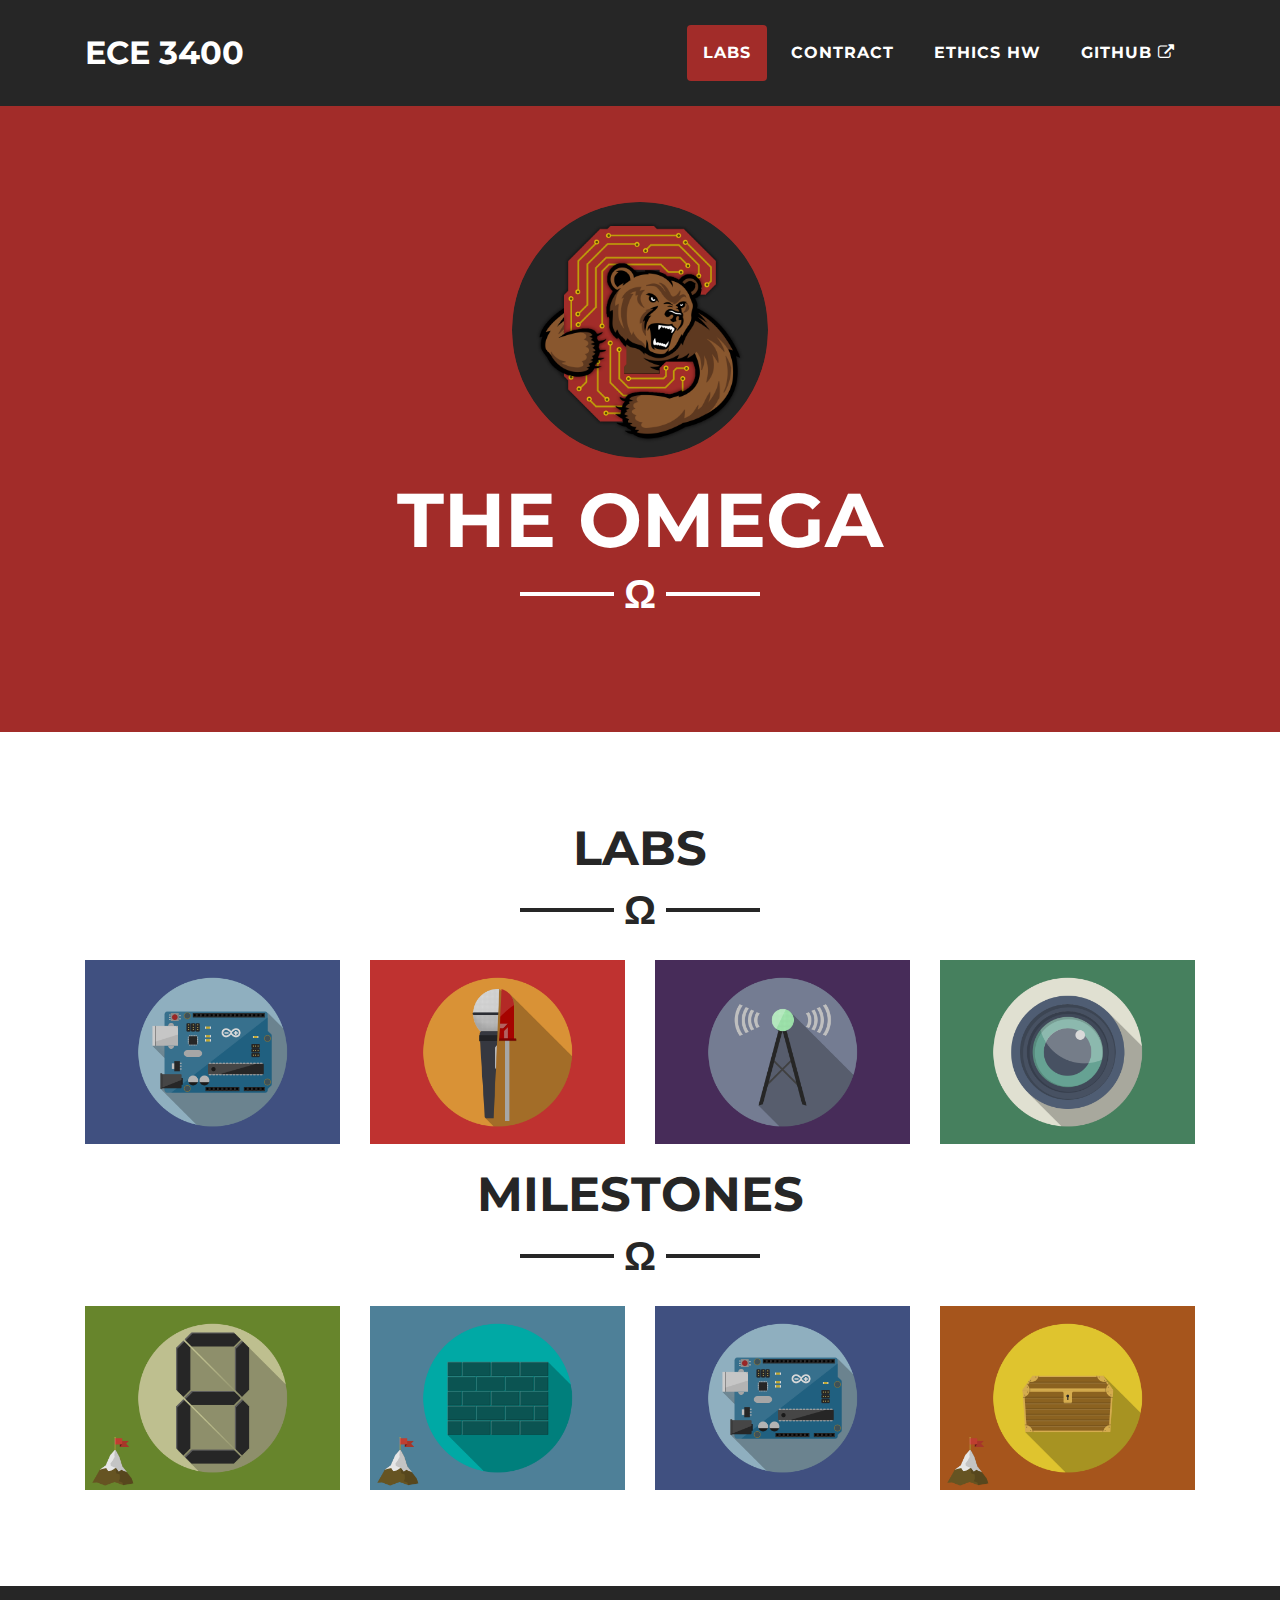
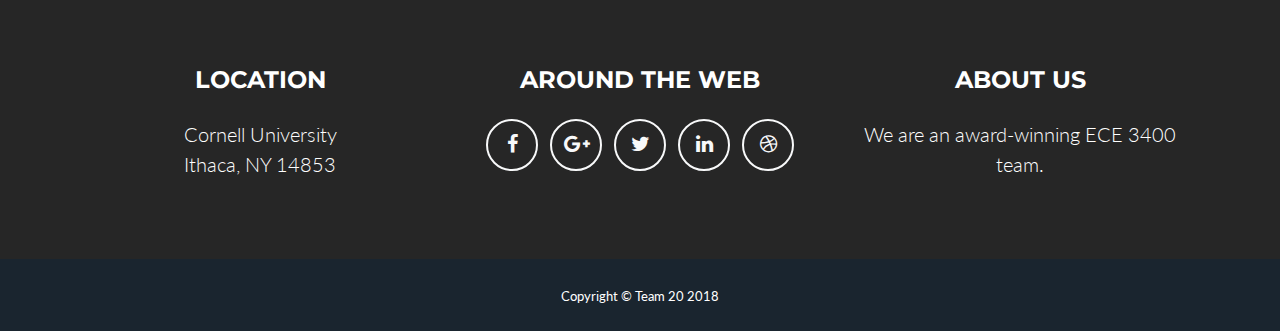
==== commit c50fc058: "Added shiny effects" ====
--- a/index.html
+++ b/index.html
@@ -65,7 +65,11 @@
     <!-- Header -->
     <header class="masthead bg-primary text-white text-center">
         <div class="container">
-            <img class="img-fluid mb-5 d-block mx-auto" src="img/Circuit_Bear.png" alt="" style="width: 256px; height: 256px;">
+            <div class="w-100 text-center mb-4">
+                <div class="shiny" style="display: inline-block; width:256px; height: 256px; border-radius: 128px;">
+                    <img class="img-fluid mb-5 d-block mx-auto" src="img/Circuit_Bear.png" alt="" style="width: 256px; height: 256px;">
+                </div>
+            </div>
             <h1 class="text-uppercase mb-0">The Omega</h1>
             <hr class="star-light">
         </div>
--- a/css/freelancer.css
+++ b/css/freelancer.css
@@ -385,3 +385,47 @@
   background-color: #1a252f;
   border-color: #1a252f;
 }
+
+/**** shiny effects ****/
+
+.shiny {
+  position: relative;
+  overflow: hidden;
+}
+
+.shiny:after {
+  content: "";
+  position: absolute;
+  top: -110%;
+  left: -210%;
+  width: 200%;
+  height: 200%;
+  opacity: 0;
+  transform: rotate(30deg);
+  
+  background: rgba(255, 255, 255, 0.13);
+  background: linear-gradient(
+    to right, 
+    rgba(255, 255, 255, 0.13) 0%,
+    rgba(255, 255, 255, 0.13) 77%,
+    rgba(255, 255, 255, 0.5) 92%,
+    rgba(255, 255, 255, 0.0) 100%
+  );
+}
+
+/* Hover state - trigger effect */
+
+.shiny:hover:after {
+  opacity: 1;
+  top: -30%;
+  left: -30%;
+  transition-property: left, top, opacity;
+  transition-duration: 0.7s, 0.7s, 0.15s;
+  transition-timing-function: ease;
+}
+
+/* Active state */
+
+.shiny:active:after {
+  opacity: 0;
+}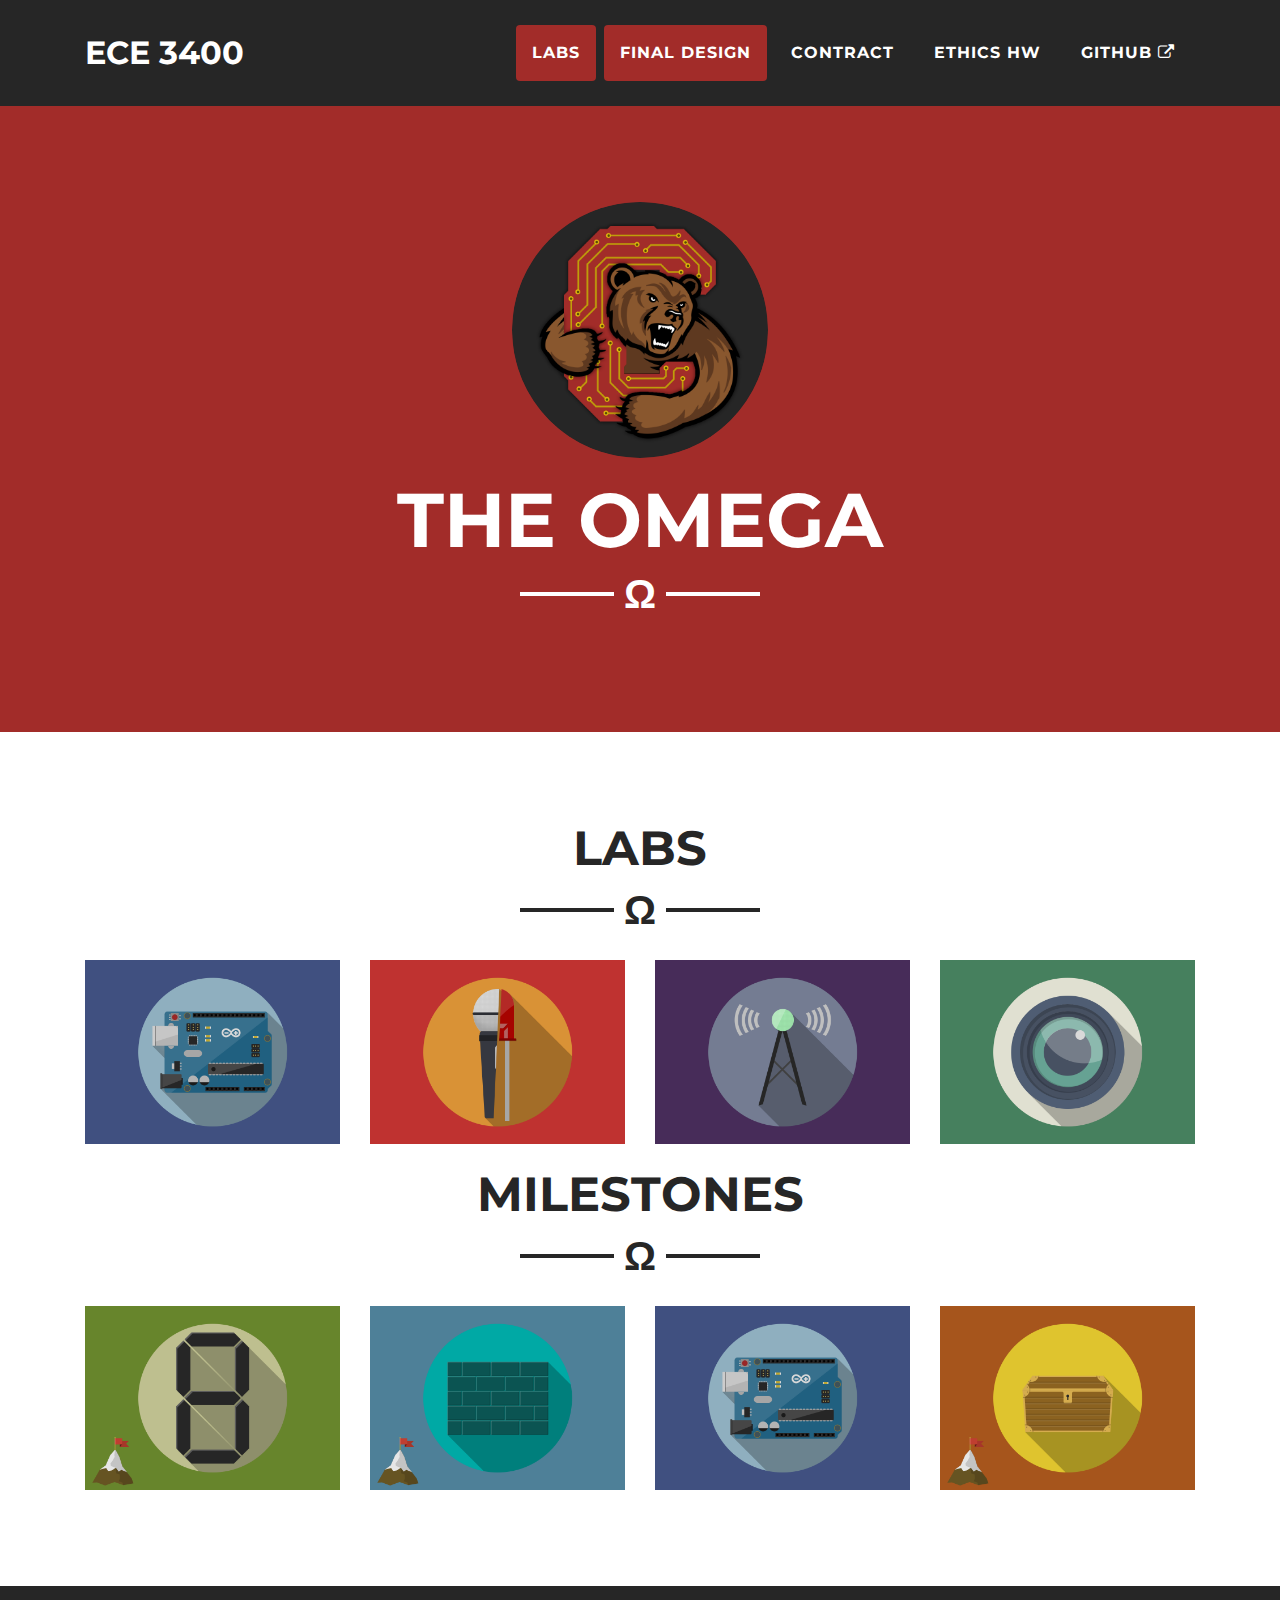
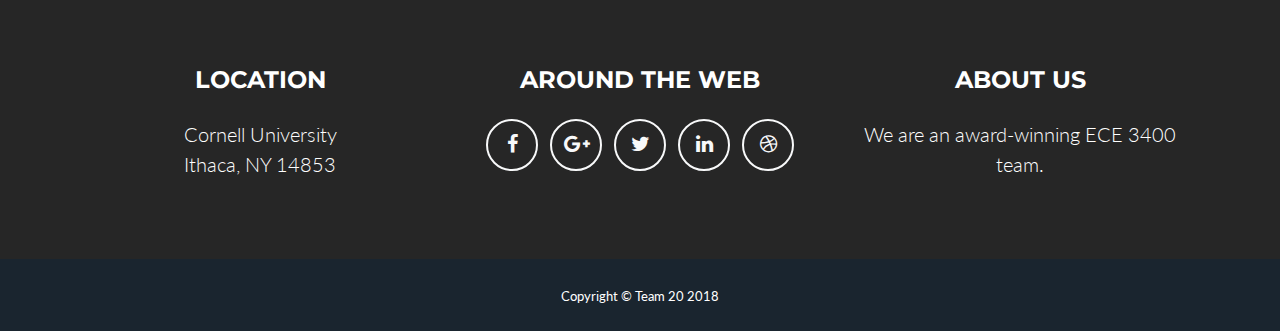
==== commit 0ee23592: "Update index.html" ====
--- a/index.html
+++ b/index.html
@@ -48,6 +48,10 @@
                     <li class="nav-item mx-0 mx-lg-1">
                         <a class="nav-link py-3 px-0 px-lg-3 rounded active" href="index.html">Labs</a>
                     </li>
+                    <li class="nav-item mx-0 mx-lg-1">
+                        <a class="nav-link py-3 px-0 px-lg-3 rounded active" href="teamcontract.html">Final Design</a>
+                    </li>
+
                     <li class="nav-item mx-0 mx-lg-1">
                         <a class="nav-link py-3 px-0 px-lg-3 rounded" href="teamcontract.html">Contract</a>
                     </li>
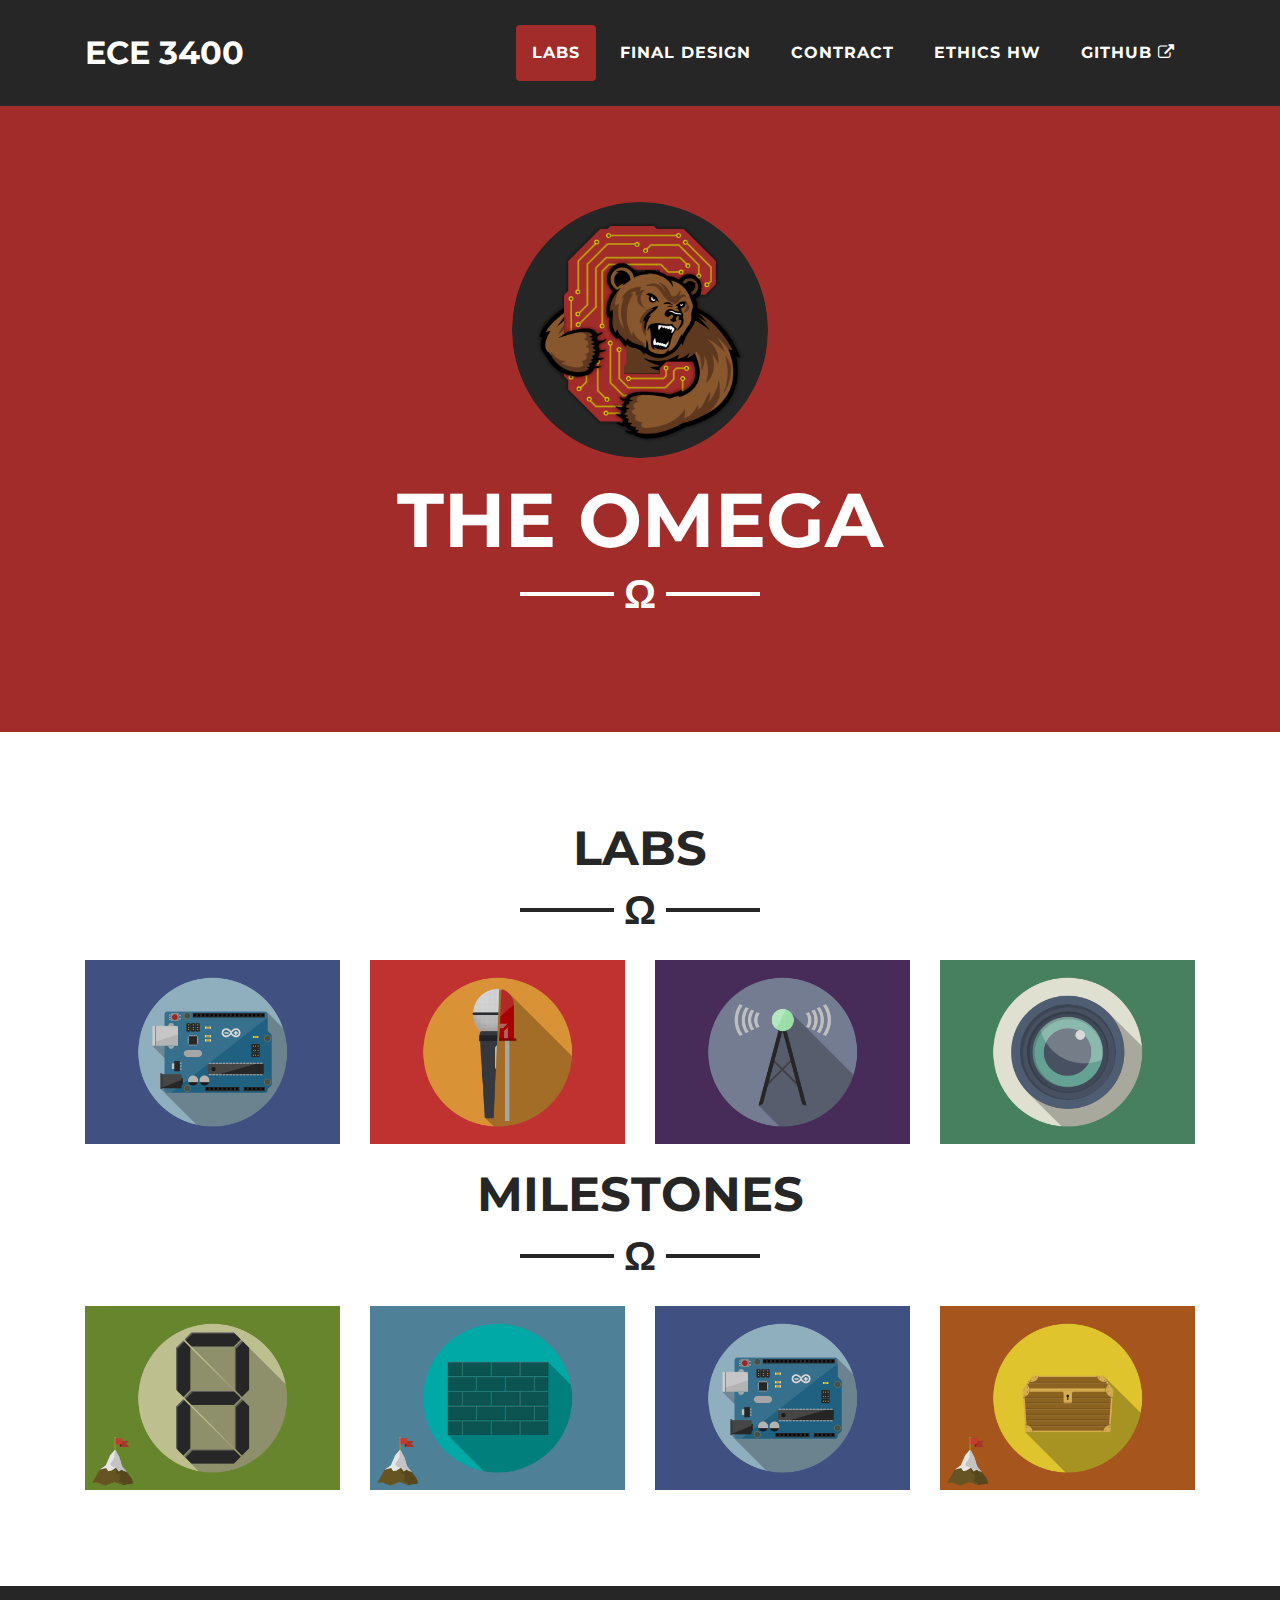
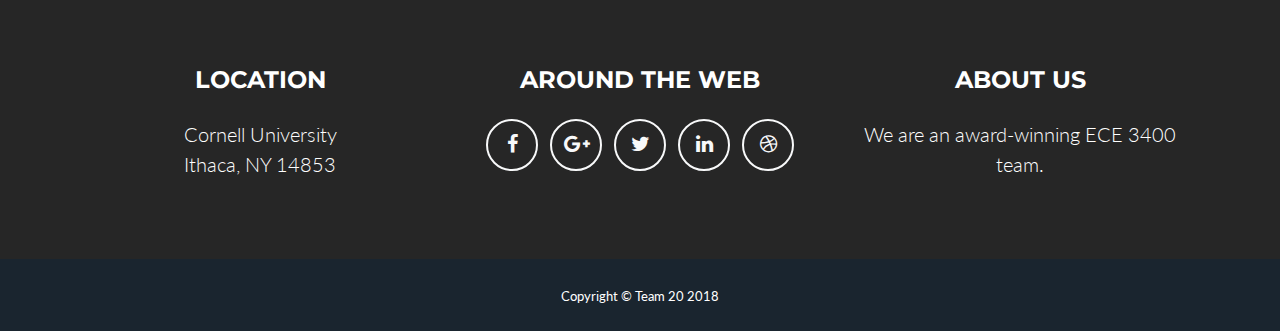
==== commit 7fa058d1: "Update index.html" ====
--- a/index.html
+++ b/index.html
@@ -49,7 +49,7 @@
                         <a class="nav-link py-3 px-0 px-lg-3 rounded active" href="index.html">Labs</a>
                     </li>
                     <li class="nav-item mx-0 mx-lg-1">
-                        <a class="nav-link py-3 px-0 px-lg-3 rounded active" href="teamcontract.html">Final Design</a>
+                        <a class="nav-link py-3 px-0 px-lg-3 rounded" href="teamcontract.html">Final Design</a>
                     </li>
 
                     <li class="nav-item mx-0 mx-lg-1">
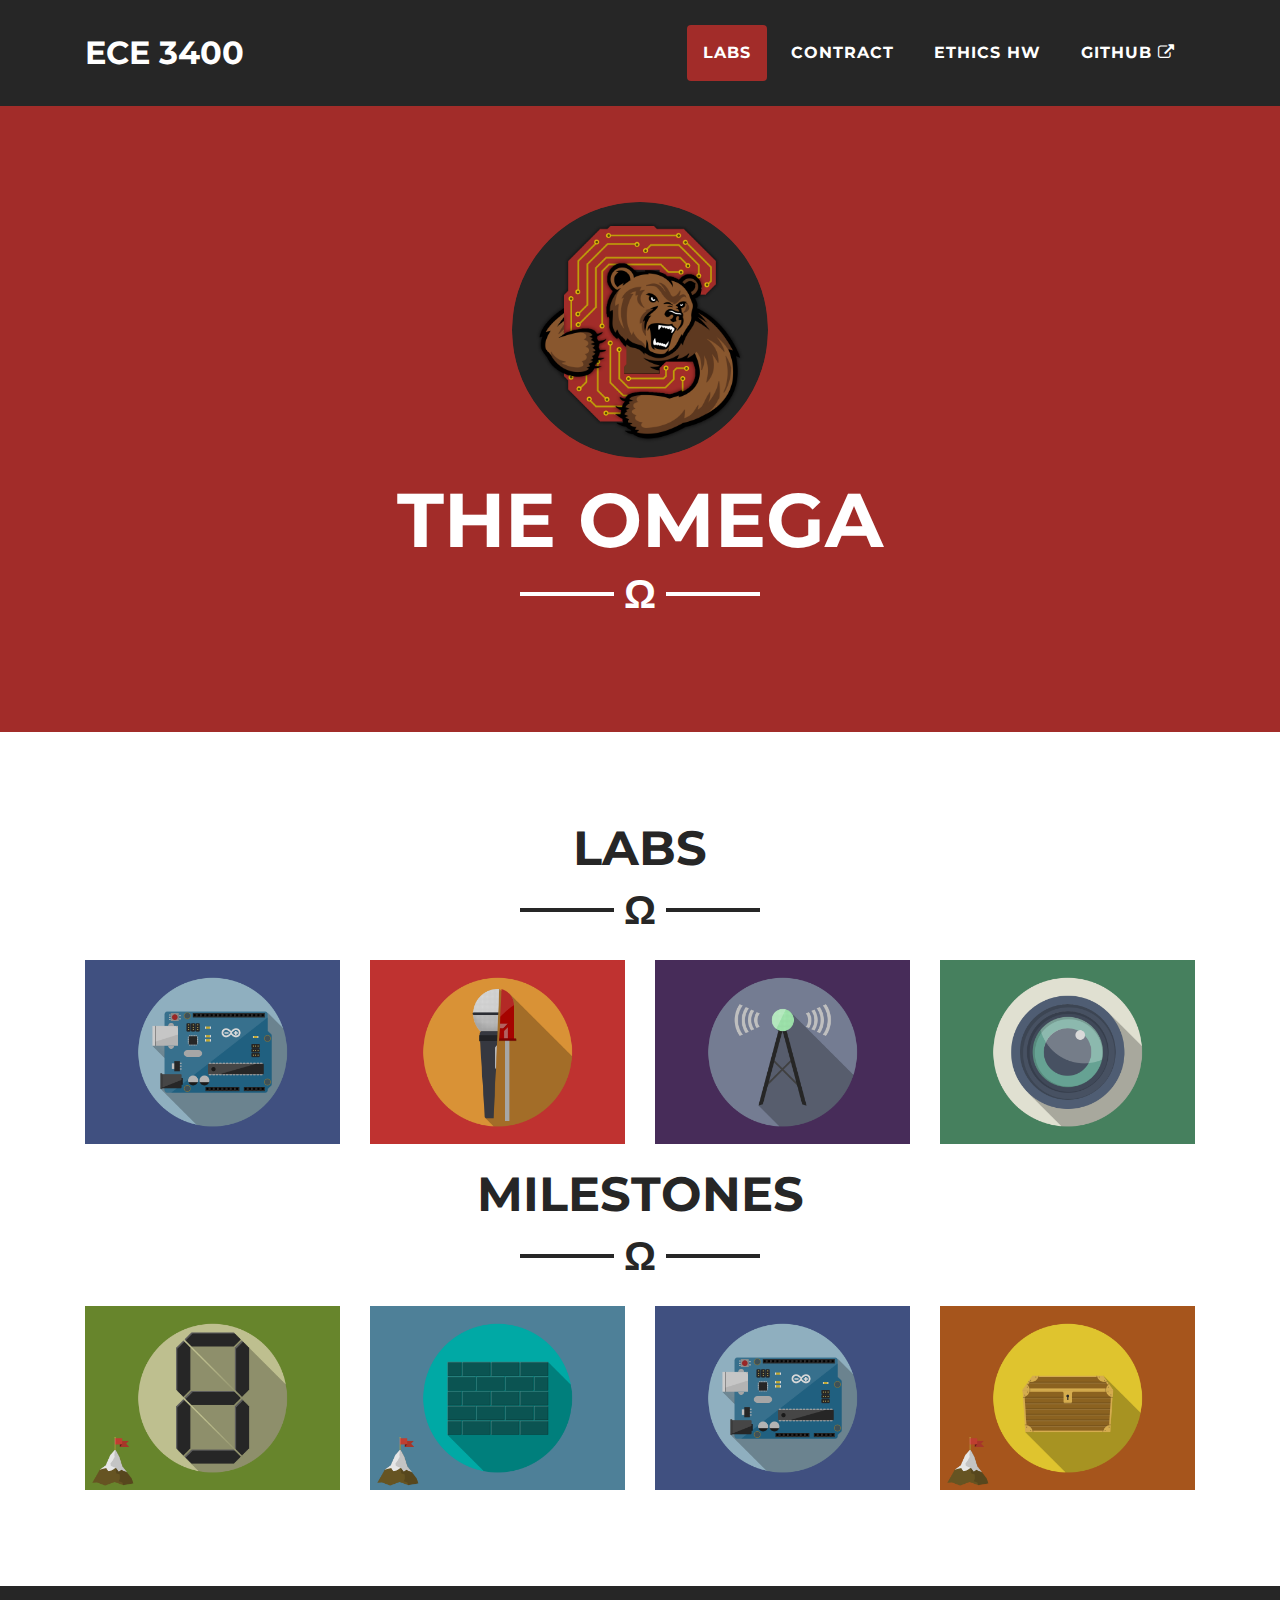
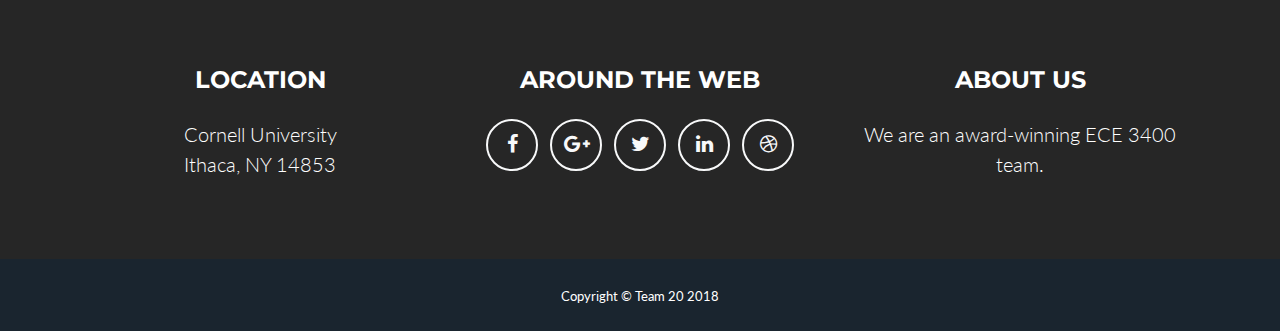
==== commit a01fc389: "Update index.html" ====
--- a/index.html
+++ b/index.html
@@ -48,10 +48,6 @@
                     <li class="nav-item mx-0 mx-lg-1">
                         <a class="nav-link py-3 px-0 px-lg-3 rounded active" href="index.html">Labs</a>
                     </li>
-                    <li class="nav-item mx-0 mx-lg-1">
-                        <a class="nav-link py-3 px-0 px-lg-3 rounded" href="teamcontract.html">Final Design</a>
-                    </li>
-
                     <li class="nav-item mx-0 mx-lg-1">
                         <a class="nav-link py-3 px-0 px-lg-3 rounded" href="teamcontract.html">Contract</a>
                     </li>
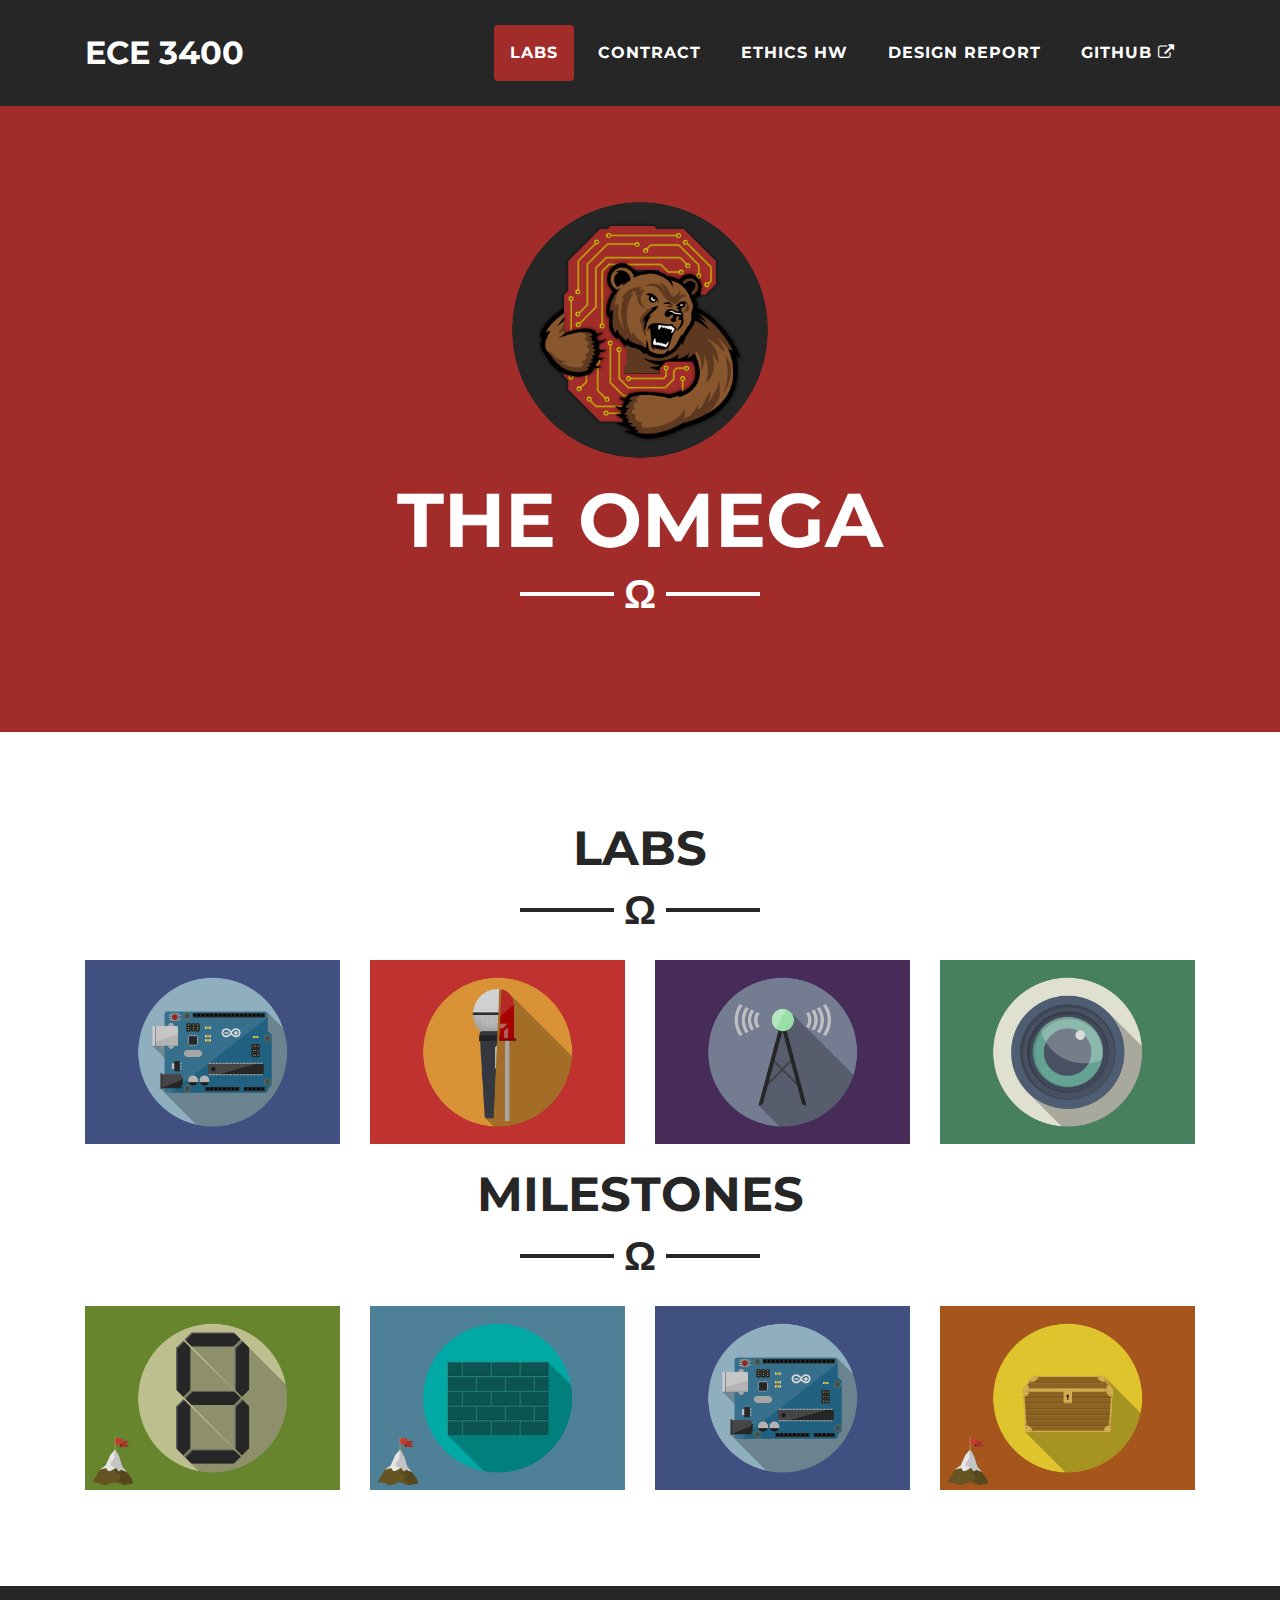
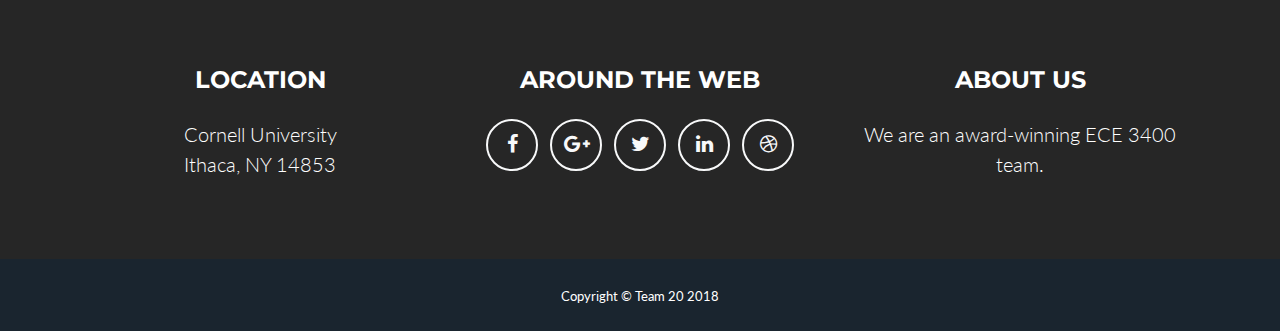
==== commit 8c4a1a75: "Added design report" ====
--- a/index.html
+++ b/index.html
@@ -54,6 +54,9 @@
                     <li class="nav-item mx-0 mx-lg-1">
                         <a class="nav-link py-3 px-0 px-lg-3 rounded" href="ethics.html">Ethics HW</a>
                     </li>
+                    <li class="nav-item mx-0 mx-lg-1">
+                        <a class="nav-link py-3 px-0 px-lg-3 rounded" href="final.html">Design Report</a>
+                      </li>
                     <li class="nav-item mx-0 mx-lg-1">
                         <a class="nav-link py-3 px-0 px-lg-3 rounded" href="https://github.com/Blue9/ece3400-team20">GitHub
                             <i class="fa fa-external-link"></i></a>
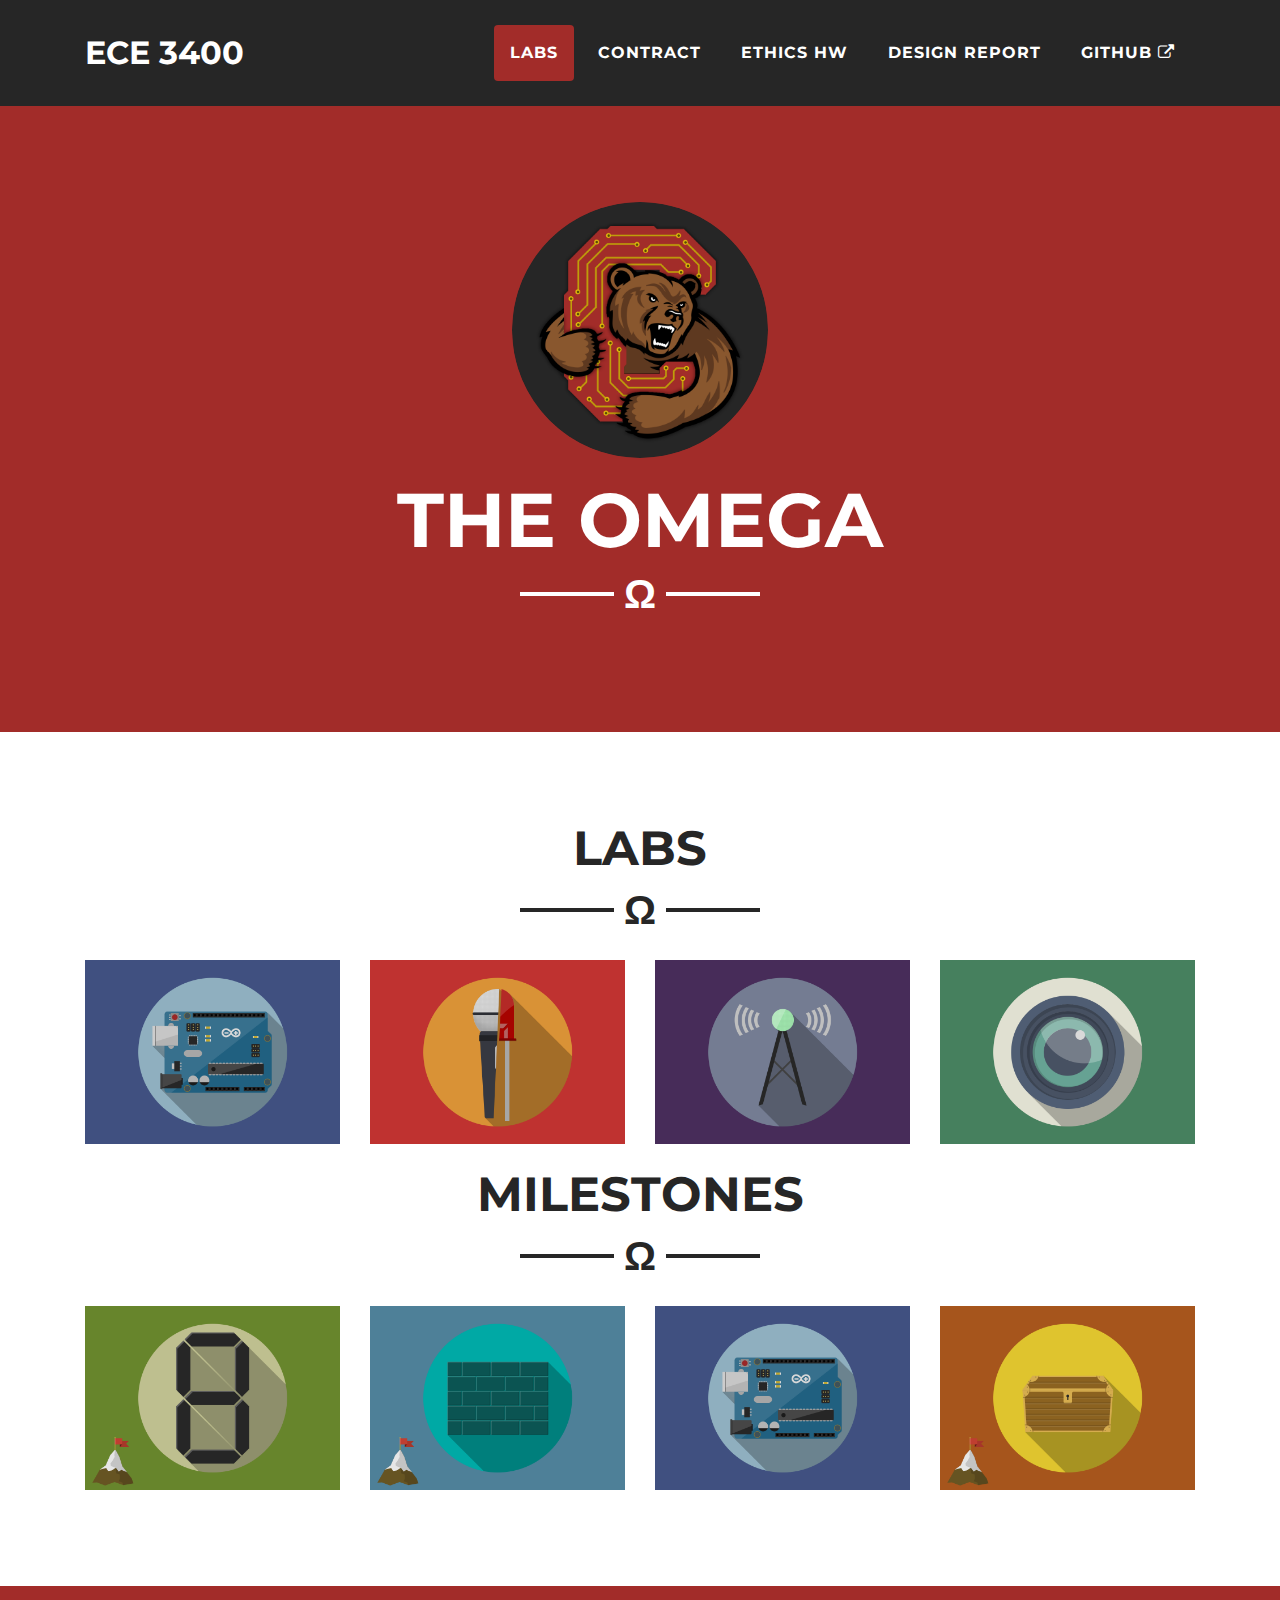
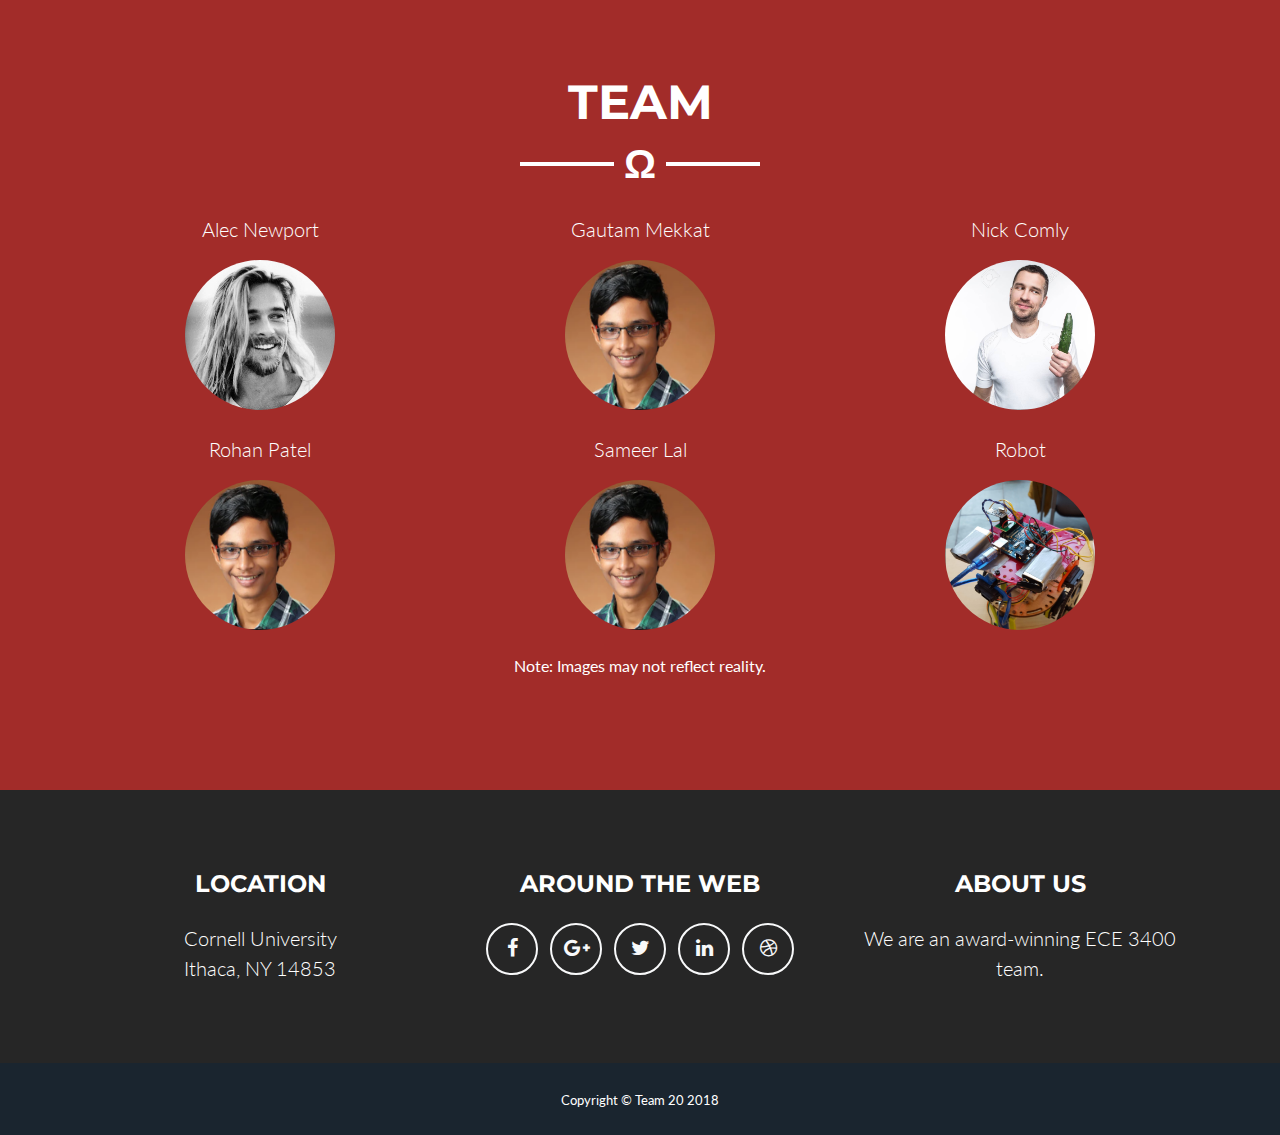
==== commit d04e9ca6: "Added team info" ====
--- a/index.html
+++ b/index.html
@@ -171,28 +171,61 @@
             </div>
         </div>
     </section>
-    <!-- About Section
-            <section class="bg-primary text-white mb-0" id="about">
-            <div class="container">
-            <h2 class="text-center text-uppercase text-white">About</h2>
-            <hr class="star-light mb-5">
-            <div class="row">
-            <div class="col-lg-4 ml-auto">
-            <p class="lead">Freelancer is a free bootstrap theme created by Start Bootstrap. The download includes the complete source files including HTML, CSS, and JavaScript as well as optional LESS stylesheets for easy customization.</p>
-            </div>
-            <div class="col-lg-4 mr-auto">
-            <p class="lead">Whether you're a student looking to showcase your work, a professional looking to attract clients, or a graphic artist looking to share your projects, this template is the perfect starting point!</p>
-            </div>
-            </div>
-            <div class="text-center mt-4">
-            <a class="btn btn-xl btn-outline-light" href="#">
-            <i class="fa fa-download mr-2"></i>
-            Download Now!
-            </a>
-            </div>
-            </div>
-            </section> -->
-    <!-- Footer -->
+    <section class="bg-primary text-white mb-0" id="about">
+    <div class="container">
+    <h2 class="text-center text-uppercase text-white">Team</h2>
+    <hr class="star-light mb-5">
+    <div class="row">
+    <div class="col-lg-4 col-md-6 text-center">
+        <p class="lead">Alec Newport</p>
+        <div class="text-center mx-auto" style="width: 150px; height: 150px; overflow: hidden; border-radius: 50%;">
+            <img class="img-fluid mb-5 d-block mx-auto" src="img/alec.jpg" style="width:150px;">
+        </div>
+        <br>
+    </div>
+    <div class="col-lg-4 col-md-6 text-center">
+        <p class="lead">Gautam Mekkat</p>
+        <div class="text-center mx-auto" style="width: 150px; height: 150px; overflow: hidden; border-radius: 50%;">
+            <img class="img-fluid mb-5 d-block mx-auto" src="img/indian.png" style="height:150px;">
+        </div>
+        <br>
+    </div>
+    <div class="col-lg-4 col-md-6 text-center">
+        <p class="lead">Nick Comly</p>
+        <div class="text-center mx-auto" style="height: 150px; width: 150px; overflow: hidden; border-radius: 50%;">
+            <img class="img-fluid mb-5 d-block mx-auto" src="img/nick.png" style="height: 150px;">
+        </div>
+        <br>
+    </div>
+    <div class="col-lg-4 col-md-6 text-center">
+        <p class="lead">Rohan Patel</p>
+        <div class="text-center mx-auto" style="width: 150px; height: 150px; overflow: hidden; border-radius: 50%;">
+            <img class="img-fluid mb-5 d-block mx-auto" src="img/indian.png" style="height:150px;">
+        </div>
+        <br>
+    </div>
+    <div class="col-lg-4 col-md-6 text-center">
+        <p class="lead">Sameer Lal</p>
+        <div class="text-center mx-auto" style="width: 150px; height: 150px; overflow: hidden; border-radius: 50%;">
+            <img class="img-fluid mb-5 d-block mx-auto" src="img/indian.png" style="height:150px;">
+        </div>
+        <br>
+    </div>
+    <div class="col-lg-4 col-md-6 text-center">
+        <p class="lead">Robot</p>
+        <div class="text-center mx-auto" style="width: 150px; height: 150px; overflow: hidden; border-radius: 50%;">
+            <img class="img-fluid mb-5 d-block mx-auto" src="img/robot_pi.png" style="width:150px;">
+        </div>
+        <br>
+    </div>
+    </div>
+    </div>
+    <div class="row">
+        <div class="col-12 w-100 text-center">
+            <p>Note: Images may not reflect reality.</p>
+        </div>
+    </div>
+    </section>
     <footer class="footer text-center">
         <div class="container">
             <div class="row">
@@ -1796,7 +1829,7 @@
                                 <pre><code>Take Color Samples at Rows 58, 72, and 94.
 
                                 If color intensity is same across all samples:
-                                shape = rectanlge
+                                shape = rectangle
                                 
                                 If color intensity is highest at middle row and edge rows are smaller:
                                 shape = diamond
